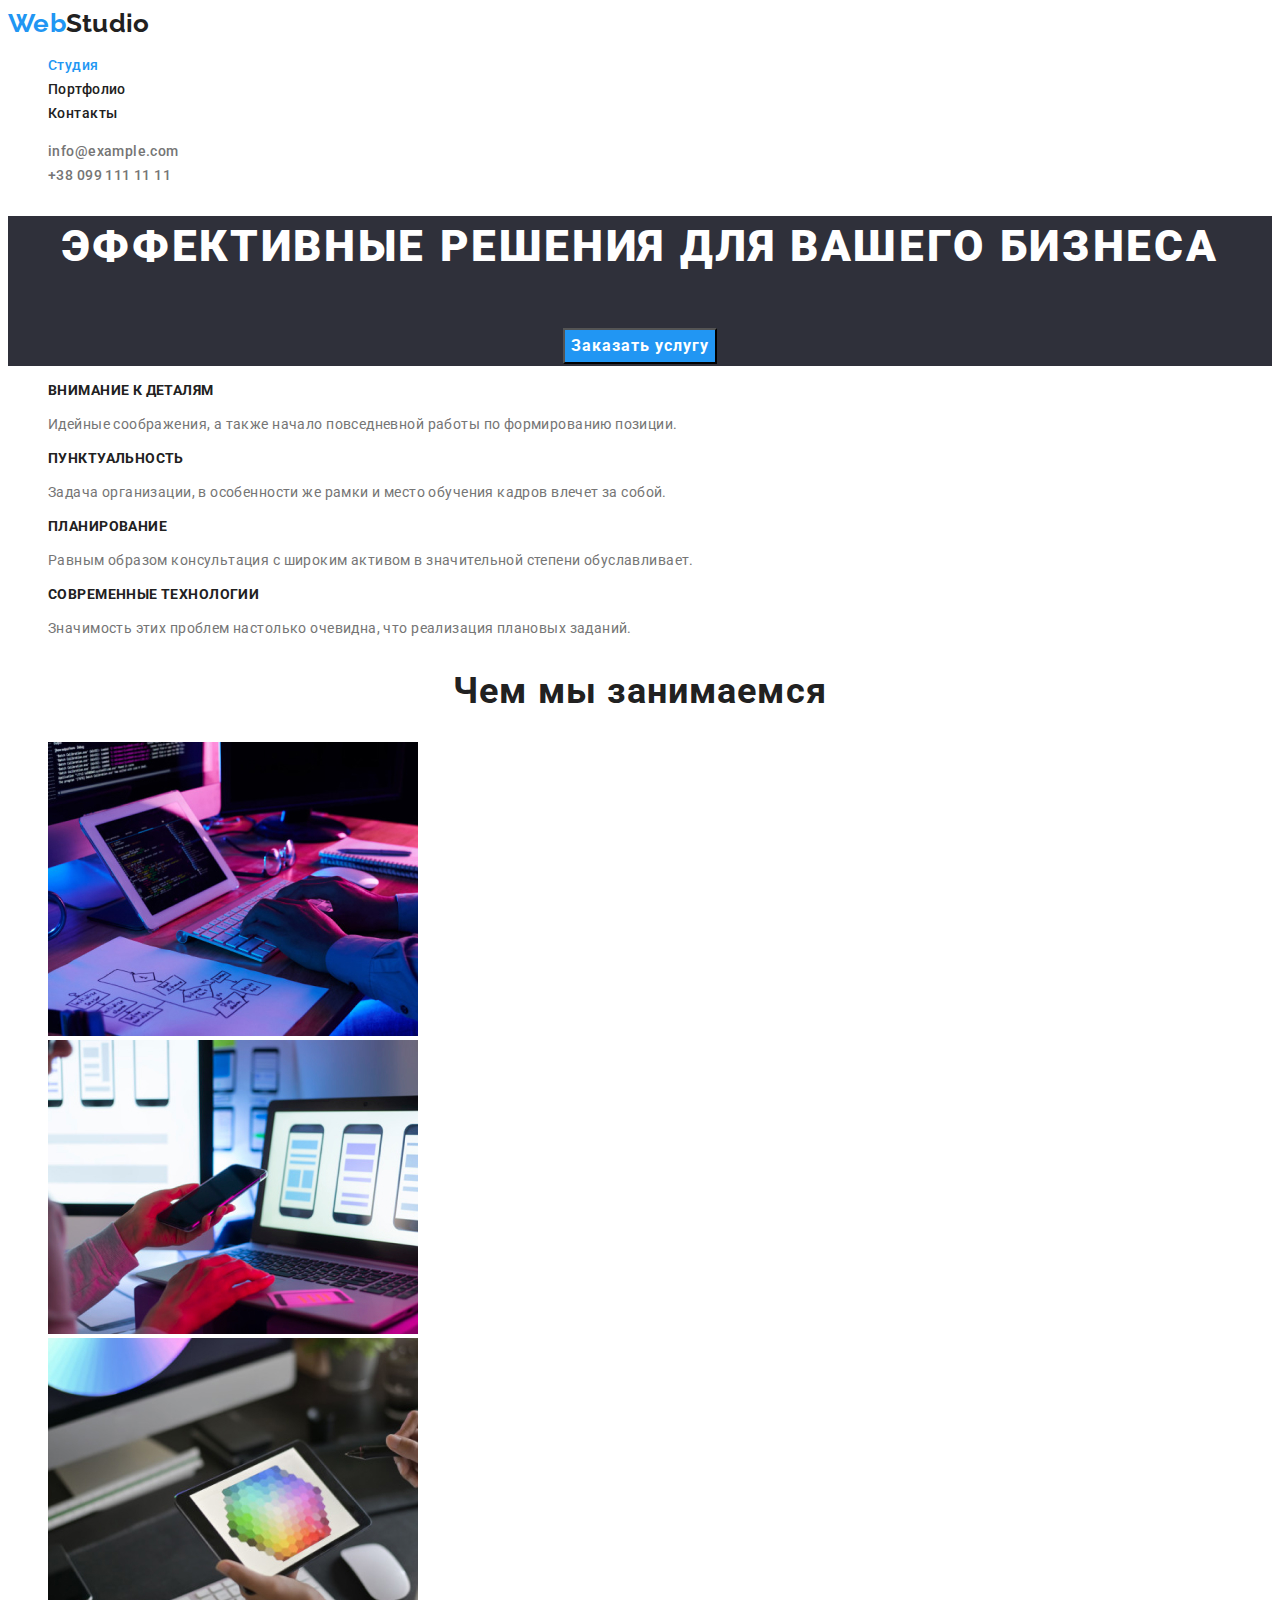
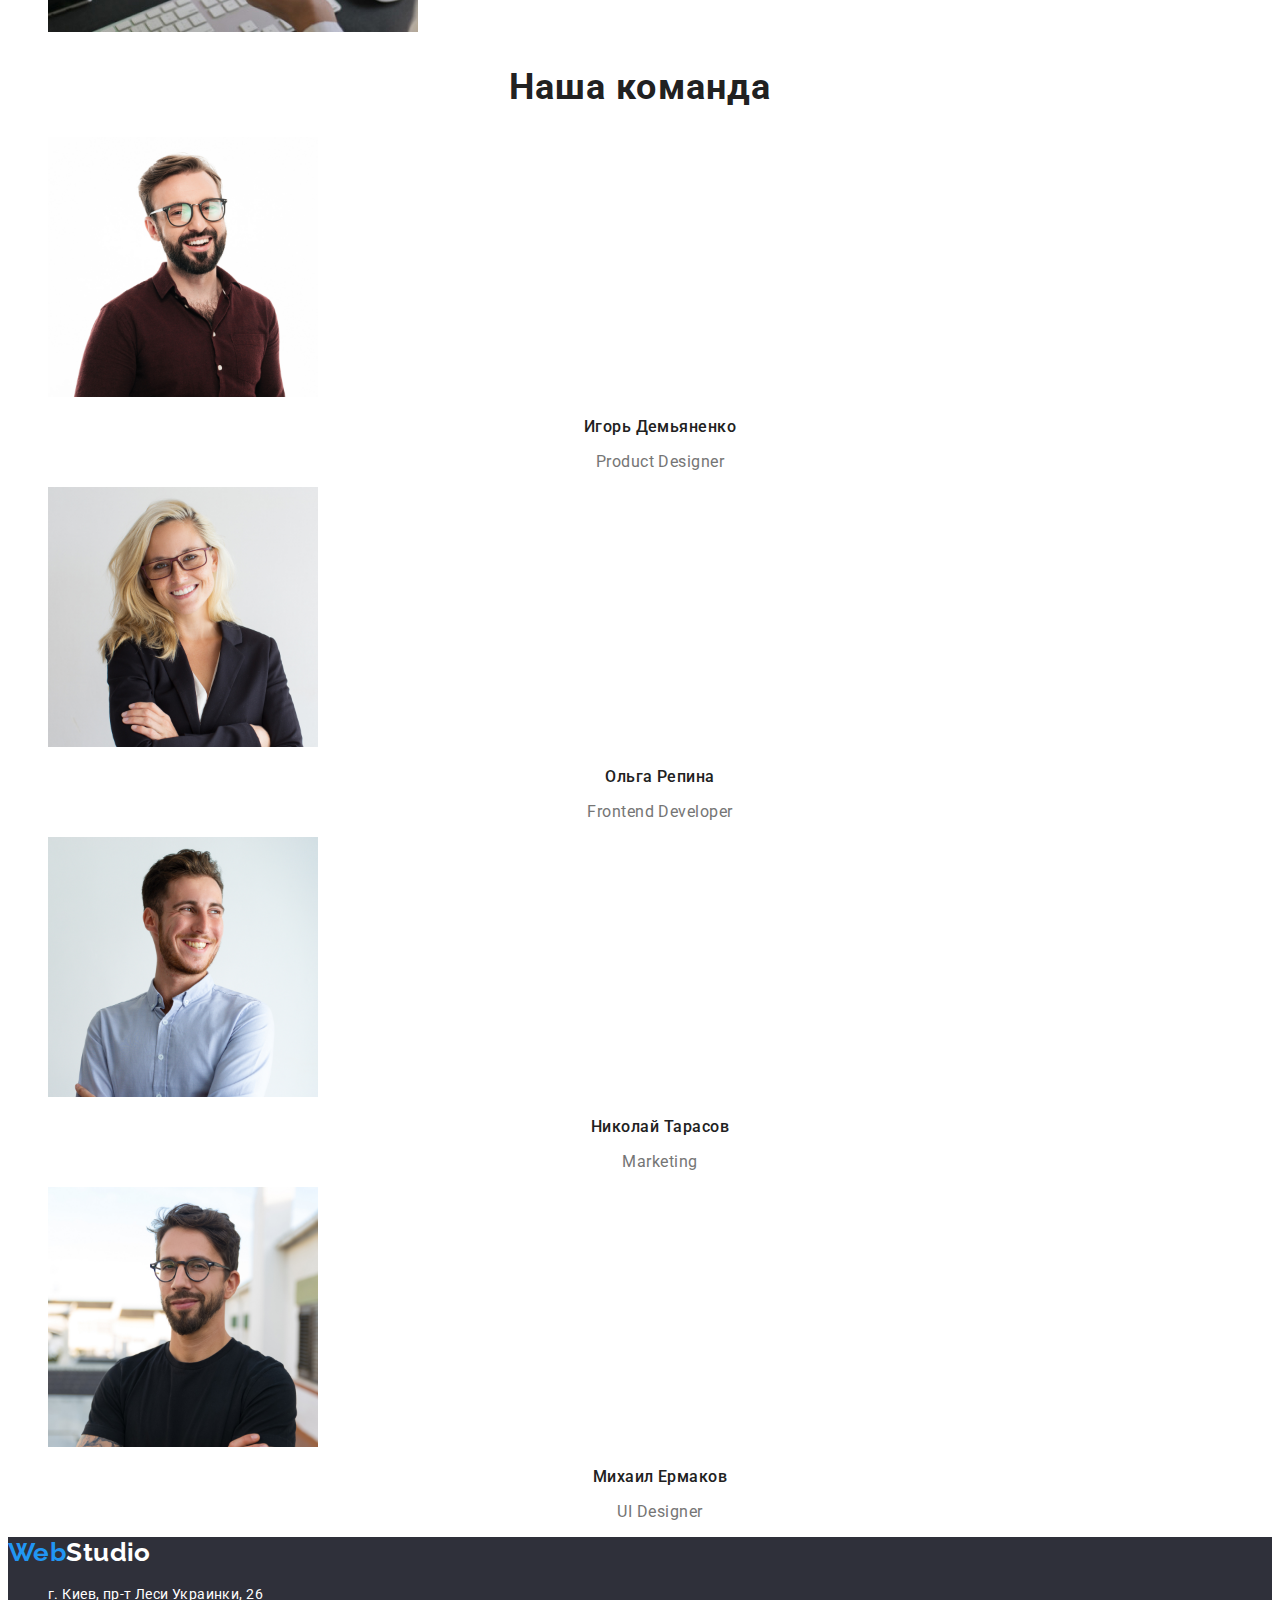
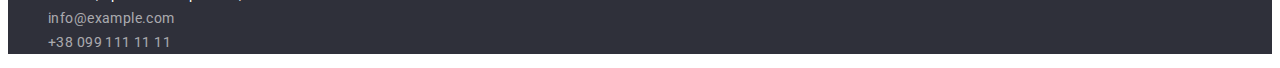
==== index.html @ 93777aaa "Initial commit" ====
<!DOCTYPE html>
<html lang="ru">
  <head>
    <meta charset="UTF-8" />
    <meta http-equiv="X-UA-Compatible" content="IE=edge" />
    <meta name="viewport" content="width=device-width, initial-scale=1.0" />
    <title>Document</title>
    <!-- Fonts start -->
    <link rel="preconnect" href="https://fonts.googleapis.com" />
    <link rel="preconnect" href="https://fonts.gstatic.com" crossorigin />
    <link
      href="https://fonts.googleapis.com/css2?family=Raleway:wght@700;900&family=Roboto:wght@400;500;700&display=swap"
      rel="stylesheet"
    />
    <!-- Fonts end -->
    <link rel="stylesheet" href="./css/styles.css" />
  </head>
  <body>
    <!-- Header section -->
    <header class="header">
      <nav class="header-nav">
        <a class="logo" href="/index.html"><span class="web">Web</span>Studio</a>
        <ul class="header-list list">
          <li><a href="./index.html" class="header-item-current link">Студия</a></li>
          <li><a href="portfolio.html" class="header-item link">Портфолио</a></li>
          <li><a class="header-item link" href="">Контакты</a></li>
        </ul>
        <ul class="header-nav list">
          <li>
            <a class="header-mail link" href="mailto:info@example.com">info@example.com</a>
          </li>
          <li>
            <a class="header-phone link" href="tel:+380991111111">+38 099 111 11 11</a>
          </li>
        </ul>
      </nav>
    </header>
    <!-- Main section -->
    <main>
      <section class="main">
        <h1 class="general-info">Эффективные решения для вашего бизнеса</h1>
        <button type="button" class="main-button btn">Заказать услугу</button>
      </section>
      <section>
        <ul class="info-list list">
          <li>
            <h2 class="info-about">Внимание к деталям</h2>
            <p class="info-about-text">
              Идейные соображения, а также начало повседневной работы по формированию позиции.
            </p>
          </li>
          <li>
            <h2 class="info-about">Пунктуальность</h2>
            <p class="info-about-text">
              Задача организации, в особенности же рамки и место обучения кадров влечет за собой.
            </p>
          </li>
          <li>
            <h2 class="info-about">Планирование</h2>
            <p class="info-about-text">
              Равным образом консультация с широким активом в значительной степени обуславливает.
            </p>
          </li>
          <li>
            <h2 class="info-about">Современные технологии</h2>
            <p class="info-about-text">
              Значимость этих проблем настолько очевидна, что реализация плановых заданий.
            </p>
          </li>
        </ul>
      </section>
      <!--Adout section-->
      <section class="adout">
        <h2 class="adout-info">Чем мы занимаемся</h2>
        <ul class="about-list list">
          <li class="about-item">
            <img
              class="about-img"
              src="./images/about/img.jpg"
              alt="Набор текста"
              width="370"
              height="294"
            />
          </li>
          <li class="about-item">
            <img
              class="about-img"
              src="./images/about/img1.jpg"
              alt="работа с телефоном "
              width="370"
              height="294"
            />
          </li>
          <li class="about-item">
            <img
              class="about-img"
              src="./images/about/img2.jpg"
              alt="Выбор цвета"
              width="370"
              height="294"
            />
          </li>
        </ul>
      </section>
      <!--Tim section-->
      <section class="adout">
        <h2 class="adout-tim-info">Наша команда</h2>
        <ul class="about-tim list">
          <li class="about-tim1">
            <img
              class="adout-tim1-img"
              src="./images/tim/img.jpg"
              alt="People 1"
              width="270"
              height="260"
            />
            <h3 class="tim-info">Игорь Демьяненко</h3>
            <p class="tim-info-position">Product Designer</p>
          </li>
          <li class="about-tim2">
            <img
              class="about-tim2-img"
              src="./images/tim/img1.jpg"
              alt="People 2"
              width="270"
              height="260"
            />
            <h3 class="tim-info">Ольга Репина</h3>
            <p class="tim-info-position">Frontend Developer</p>
          </li>
          <li class="about-tim3">
            <img
              class="about-tim3-img"
              src="./images/tim/img2.jpg"
              alt="People 3"
              width="270"
              height="260"
            />
            <h3 class="tim-info">Николай Тарасов</h3>
            <p class="tim-info-position">Marketing</p>
          </li>
          <li class="adout-tim4">
            <img
              class="about-tim4-img"
              src="./images/tim/img3.jpg"
              alt="People 4"
              width="270"
              height="260"
            />
            <h3 class="tim-info">Михаил Ермаков</h3>
            <p class="tim-info-position">UI Designer</p>
          </li>
        </ul>
      </section>
    </main>
    <!-- Footer section -->
    <footer class="footer">
      <a class="logo" href="/index.html"
        ><span class="web">Web</span><span class="studio">Studio</span></a
      >
      <address class="footer-address">
        <ul class="footer-list list">
          <li class="footer-item">
            <a
              class="footer-adres link"
              href="https://goo.gl/maps/Yb8iC36x8tru1GQm8"
              target="_blank"
              rel="noopener noreferrer"
              >г. Киев, пр-т Леси Украинки, 26
            </a>
          </li>
          <li class="footer-link list">
            <a class="footer-mail link" href="mailto:info@example.com">info@example.com</a>
          </li>
          <li class="footer-link list">
            <a class="footer-phone link" href="tel:+380991111111">+38 099 111 11 11</a>
          </li>
        </ul>
      </address>
    </footer>
  </body>
</html>
---- css/styles.css ----
:root {
  /* fonts */
  --main-font: 'Roboto', sans-serif;
  --secondary-font: 'Raleway', sans-serif;

  /* text colors */
  --main-txy-cl: #212121;
  --sec-txt-cl: #757575;
  --accet-txt-cl: #2196f3;

  /* bg color */
  --darc-bg-cl: #2f303a;
  --light-bg-cl: #f5f4fa;

  /* others */
}
/* body section */
body {
  font-family: var(--main-font);
  color: var(--main-txy-cl);
  background-color: #ffffff;
}
/* reset styles */
.link {
  font-size: 14px;
  line-height: calc(24 / 14);
  letter-spacing: 0.03em;
  text-decoration: none;
  color: currentColor;
}
.list {
  list-style: none;
}
/**
|============================
| Header section
|============================
*/
/* logo */
.logo {
  color: var(--main-txy-cl);
  font-family: var(--secondary-font);
  font-weight: 700;
  font-size: 26px;
  line-height: calc(31 / 26);
  text-decoration: none;
}
.web {
  font-family: var(--secondary-font);
  color: var(--accet-txt-cl);
  font-weight: 700;
  font-size: 26px;
  line-height: calc(31 / 26);
  text-decoration: none;
}
.hover-link:hover
.hover-link:focus
.hover-link:active {
  color: #2196f3;
}
.header-link:hover
.header-link:focus
.header-link:active {
  color: #2196f3;
}

.header-phone,
.header-mail {
  color: #757575;
}
.header-list,
.header-nav {
  font-weight: 500;
  font-size: 14px;
  line-height: calc(16 / 14);
  letter-spacing: 0.02em;
}
.header-item-current {
  color: var(--accet-txt-cl);
}
.header-item-current-section {
  color: var(--accet-txt-cl);
}
.header-item:hover,
.header-item:focus {
  color: var(--accet-txt-cl);
}
.header-mail:hover,
.header-mail:focus {
  color: var(--accet-txt-cl);
}
.header-phone:hover,
.header-phone:focus {
  color: var(--accet-txt-cl);
}
.work-button-item:hover,
.work-button-item:focus {
  color: var(--accet-txt-cl);
}
.work-button-item {
  font-family: inherit;
  font-weight: 500;
  font-size: 16px;
  line-height: calc(26 / 16);
  text-align: center;
  letter-spacing: 0.03em;
  color: #212121;
}
.all {
  background: #2196f3;
  color: #ffffff;
}
/**
|============================
| Hero section
|============================
*/
.general-info {
  font-family: var(--main-font);
  font-weight: 900;
  font-size: 44px;
  line-height: calc(60 / 44);
  text-align: center;
  letter-spacing: 0.06em;
  text-transform: uppercase;
  color: #ffffff;
}
h2.info-about {
  font-weight: 700;
  font-size: 14px;
  line-height: calc(16 / 14);
  letter-spacing: 0.03em;
  text-transform: uppercase;
  color: #212121;
}
.info-about-text {
  font-weight: 400;
  font-size: 14px;
  line-height: calc(24 / 14);
  letter-spacing: 0.03em;
  color: #757575;
}
.main {
  background-color: var(--darc-bg-cl);
  font-weight: 900;
  font-size: 44px;
  line-height: calc(60 / 44);
  text-align: center;
  letter-spacing: 0.06em;
  text-transform: uppercase;
  color: #ffffff;
}
.adout-tim-info,
.adout-info {
  font-weight: 700;
  font-size: 36px;
  line-height: calc(42 / 36);
  text-align: center;
  letter-spacing: 0.03em;
  color: #212121;
}
.tim-info {
  font-weight: 500;
  font-size: 16px;
  line-height: calc(19 / 16);
  text-align: center;
  letter-spacing: 0.03em;
  color: #212121;
}
.tim-info-position {
  font-weight: 400;
  font-size: 16px;
  line-height: calc(19 / 16);
  text-align: center;
  letter-spacing: 0.03em;
  color: #757575;
}
.btn {
  font-family: inherit;
  font-weight: 700;
  font-size: 16px;
  line-height: calc(30 / 16);
  letter-spacing: 0.06em;
  color: #ffffff;
  background-color: #2196f3;
  cursor: pointer;
}
.adout-info,
.adout-tim-info,
.tim-info {
  text-align: center;
}
.work-cart-about {
  text-decoration: none;
}
.work-card-title {
  font-weight: 700;
  font-size: 18px;
  line-height: calc(36 / 18);
  letter-spacing: 0.06em;
  color: #212121;
}
.work-cart-descr {
  font-weight: 400;
  font-size: 16px;
  line-height: calc(30 / 16);
  letter-spacing: 0.03em;
  color: #757575;
}
/**
|============================
| Footer section
|============================
*/
.footer-address {
  font-style: normal;
}
.footer {
  font-family: inherit;
  font-weight: 400;
  font-size: 14px;
  line-height: calc(24 / 14);
  letter-spacing: 0.03em;
  color: #ffffff;
  background: #2f303a;
}
/* logo footer*/
.logo {
  color: var(--main-txy-cl);
  font-family: var(--secondary-font);
  font-weight: 700;
  font-size: 26px;
  line-height: calc(31 / 26);
  text-decoration: none;
}
.web {
  color: var(--accet-txt-cl);
  font-family: var(--secondary-font);
  text-decoration: none;
}
.studio {
  color: white;
  text-decoration: none;
}
.footer-mail,
.footer-phone {
  color: rgba(255, 255, 255, 0.6);
}
.footer-mail:hover,
.footer-mail:focus {
  color: var(--accet-txt-cl);
}
.footer-phone:hover,
.footer-phone:focus {
  color: var(--accet-txt-cl);
}
.footer-link:hover,
.footer-link:focus {
  var(--accet-txt-cl);
}
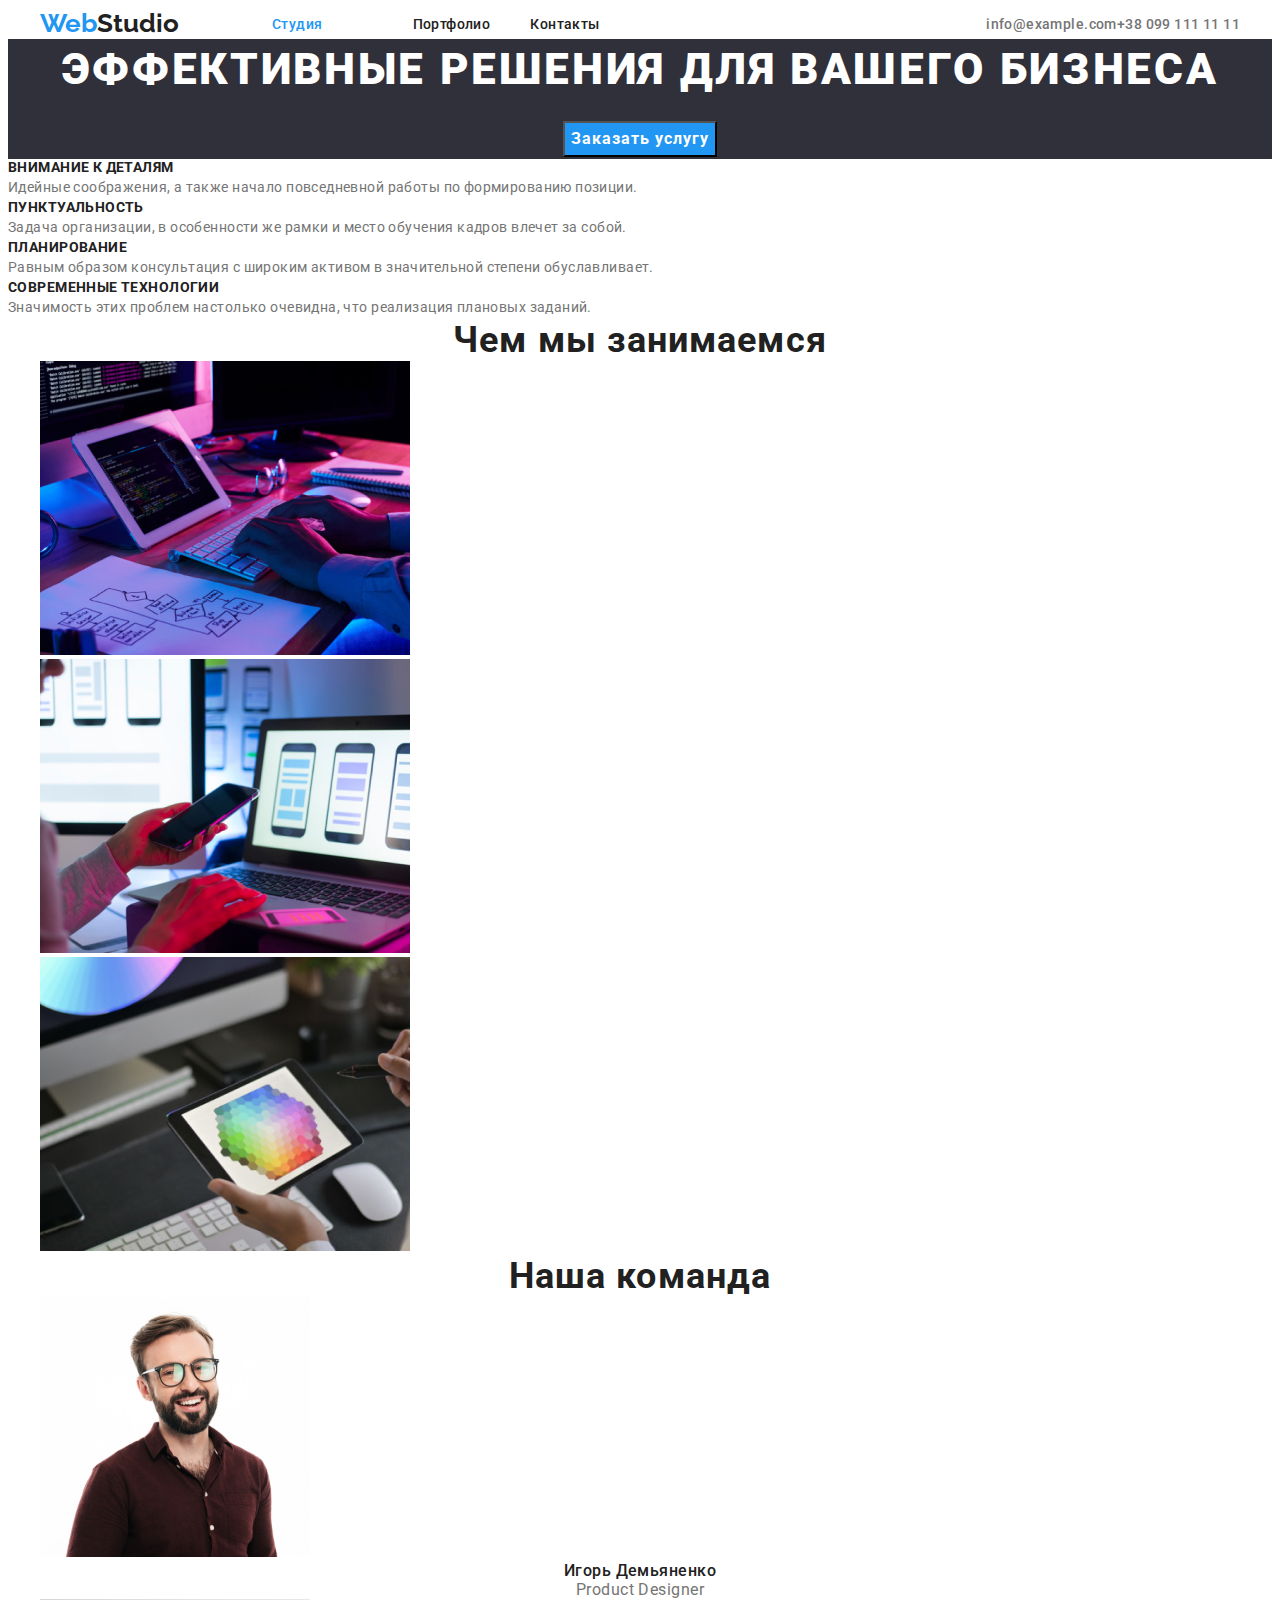
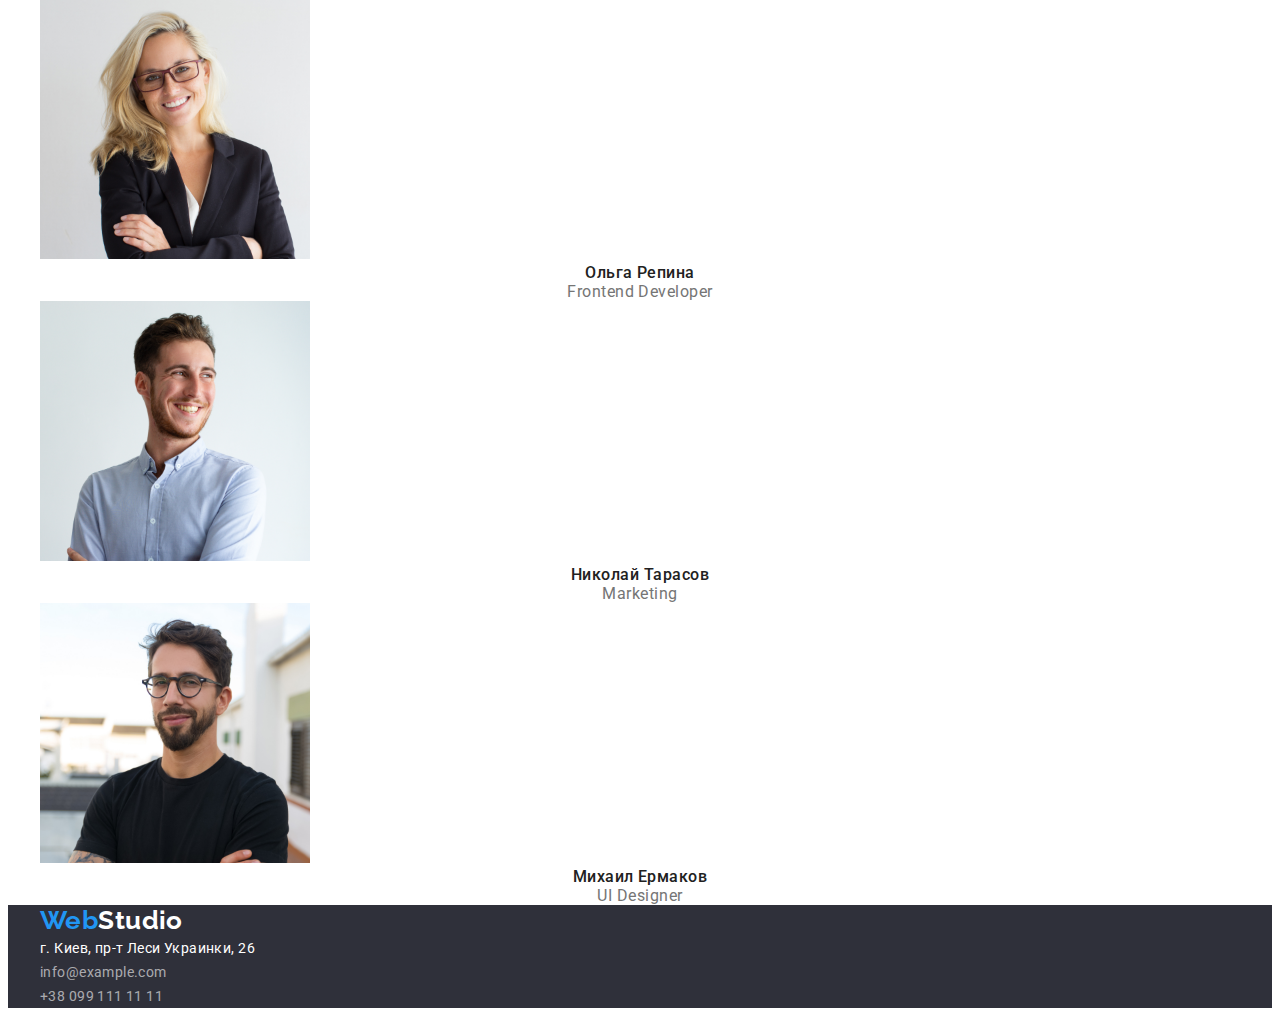
==== commit f9bcf07c: "Розмітка Header" ====
--- a/index.html
+++ b/index.html
@@ -13,19 +13,31 @@
       rel="stylesheet"
     />
     <!-- Fonts end -->
+    <!-- Normalize start -->
+    <link 
+    rel="stylesheet" 
+    href="https://cdnjs.cloudflare.com/ajax/libs/modern-normalize/1.1.0/modern-normalize.min.css" 
+    integrity="sha512-wpPYUAdjBVSE4KJnH1VR1HeZfpl1ub8YT/NKx4PuQ5NmX2tKuGu6U/JRp5y+Y8XG2tV+wKQpNHVUX03MfMFn9Q==" 
+    crossorigin="anonymous" 
+    referrerpolicy="no-referrer" 
+    />
+    <!-- Normalize end -->
     <link rel="stylesheet" href="./css/styles.css" />
   </head>
   <body>
     <!-- Header section -->
     <header class="header">
-      <nav class="header-nav">
-        <a class="logo" href="/index.html"><span class="web">Web</span>Studio</a>
+      <div class="container header-container">
+        <a class="logo" href="/index.html"><span class="web">Web</span>Studio
+        </a>
+        <nav class="header-nav">
         <ul class="header-list list">
           <li><a href="./index.html" class="header-item-current link">Студия</a></li>
           <li><a href="portfolio.html" class="header-item link">Портфолио</a></li>
           <li><a class="header-item link" href="">Контакты</a></li>
         </ul>
-        <ul class="header-nav list">
+        </nav>
+        <ul class="header-nav-nav list">
           <li>
             <a class="header-mail link" href="mailto:info@example.com">info@example.com</a>
           </li>
@@ -33,11 +45,12 @@
             <a class="header-phone link" href="tel:+380991111111">+38 099 111 11 11</a>
           </li>
         </ul>
-      </nav>
+    </div>
     </header>
     <!-- Main section -->
     <main>
       <section class="main">
+        <div class="container">
         <h1 class="general-info">Эффективные решения для вашего бизнеса</h1>
         <button type="button" class="main-button btn">Заказать услугу</button>
       </section>
@@ -68,10 +81,12 @@
             </p>
           </li>
         </ul>
+        </div>
       </section>
       <!--Adout section-->
       <section class="adout">
-        <h2 class="adout-info">Чем мы занимаемся</h2>
+        <div class="container about-container">
+          <h2 class="adout-info">Чем мы занимаемся</h2>
         <ul class="about-list list">
           <li class="about-item">
             <img
@@ -101,10 +116,12 @@
             />
           </li>
         </ul>
+        </div>
       </section>
       <!--Tim section-->
       <section class="adout">
-        <h2 class="adout-tim-info">Наша команда</h2>
+        <div class="container">
+          <h2 class="adout-tim-info">Наша команда</h2>
         <ul class="about-tim list">
           <li class="about-tim1">
             <img
@@ -151,11 +168,13 @@
             <p class="tim-info-position">UI Designer</p>
           </li>
         </ul>
+        </div>
       </section>
     </main>
     <!-- Footer section -->
     <footer class="footer">
-      <a class="logo" href="/index.html"
+      <div class="container">
+ <a class="logo" href="/index.html"
         ><span class="web">Web</span><span class="studio">Studio</span></a
       >
       <address class="footer-address">
@@ -177,6 +196,7 @@
           </li>
         </ul>
       </address>
+      </div>
     </footer>
   </body>
 </html>
--- a/css/styles.css
+++ b/css/styles.css
@@ -21,6 +21,15 @@
   background-color: #ffffff;
 }
 /* reset styles */
+h1,
+h2,
+h3,
+h4,
+h5,
+h6,
+p {
+  margin: 0;
+}
 .link {
   font-size: 14px;
   line-height: calc(24 / 14);
@@ -30,14 +39,45 @@
 }
 .list {
   list-style: none;
+  padding: 0;
+  margin: 0;
+}
+.container {
+  width: 1200px;
+  padding-left: 15px;
+  padding-right: 15px;
+  margin-left: auto;
+  margin-right: auto;
 }
 /**
 |============================
 | Header section
 |============================
 */
+.header-container {
+  display: flex;
+  align-items: center;
+}
+.header-list {
+  display: flex;
+  gap: 40px;
+}
+.header-nav {
+  display: flex;
+  margin-right: auto;
+}
+.header-item,
+.header-item-current,
+.header-item-current-section {
+  margin-right: 50px;
+}
+.header-item:last-child {
+  margin-right: 0;
+}
 /* logo */
 .logo {
+  margin-right: 93px;
+
   color: var(--main-txy-cl);
   font-family: var(--secondary-font);
   font-weight: 700;
@@ -53,6 +93,7 @@
   line-height: calc(31 / 26);
   text-decoration: none;
 }
+
 .hover-link:hover
 .hover-link:focus
 .hover-link:active {
@@ -63,13 +104,15 @@
 .header-link:active {
   color: #2196f3;
 }
-
 .header-phone,
 .header-mail {
   color: #757575;
 }
+.header-nav-nav{
+  display: flex;
+}
 .header-list,
-.header-nav {
+.header-nav-nav {
   font-weight: 500;
   font-size: 14px;
   line-height: calc(16 / 14);
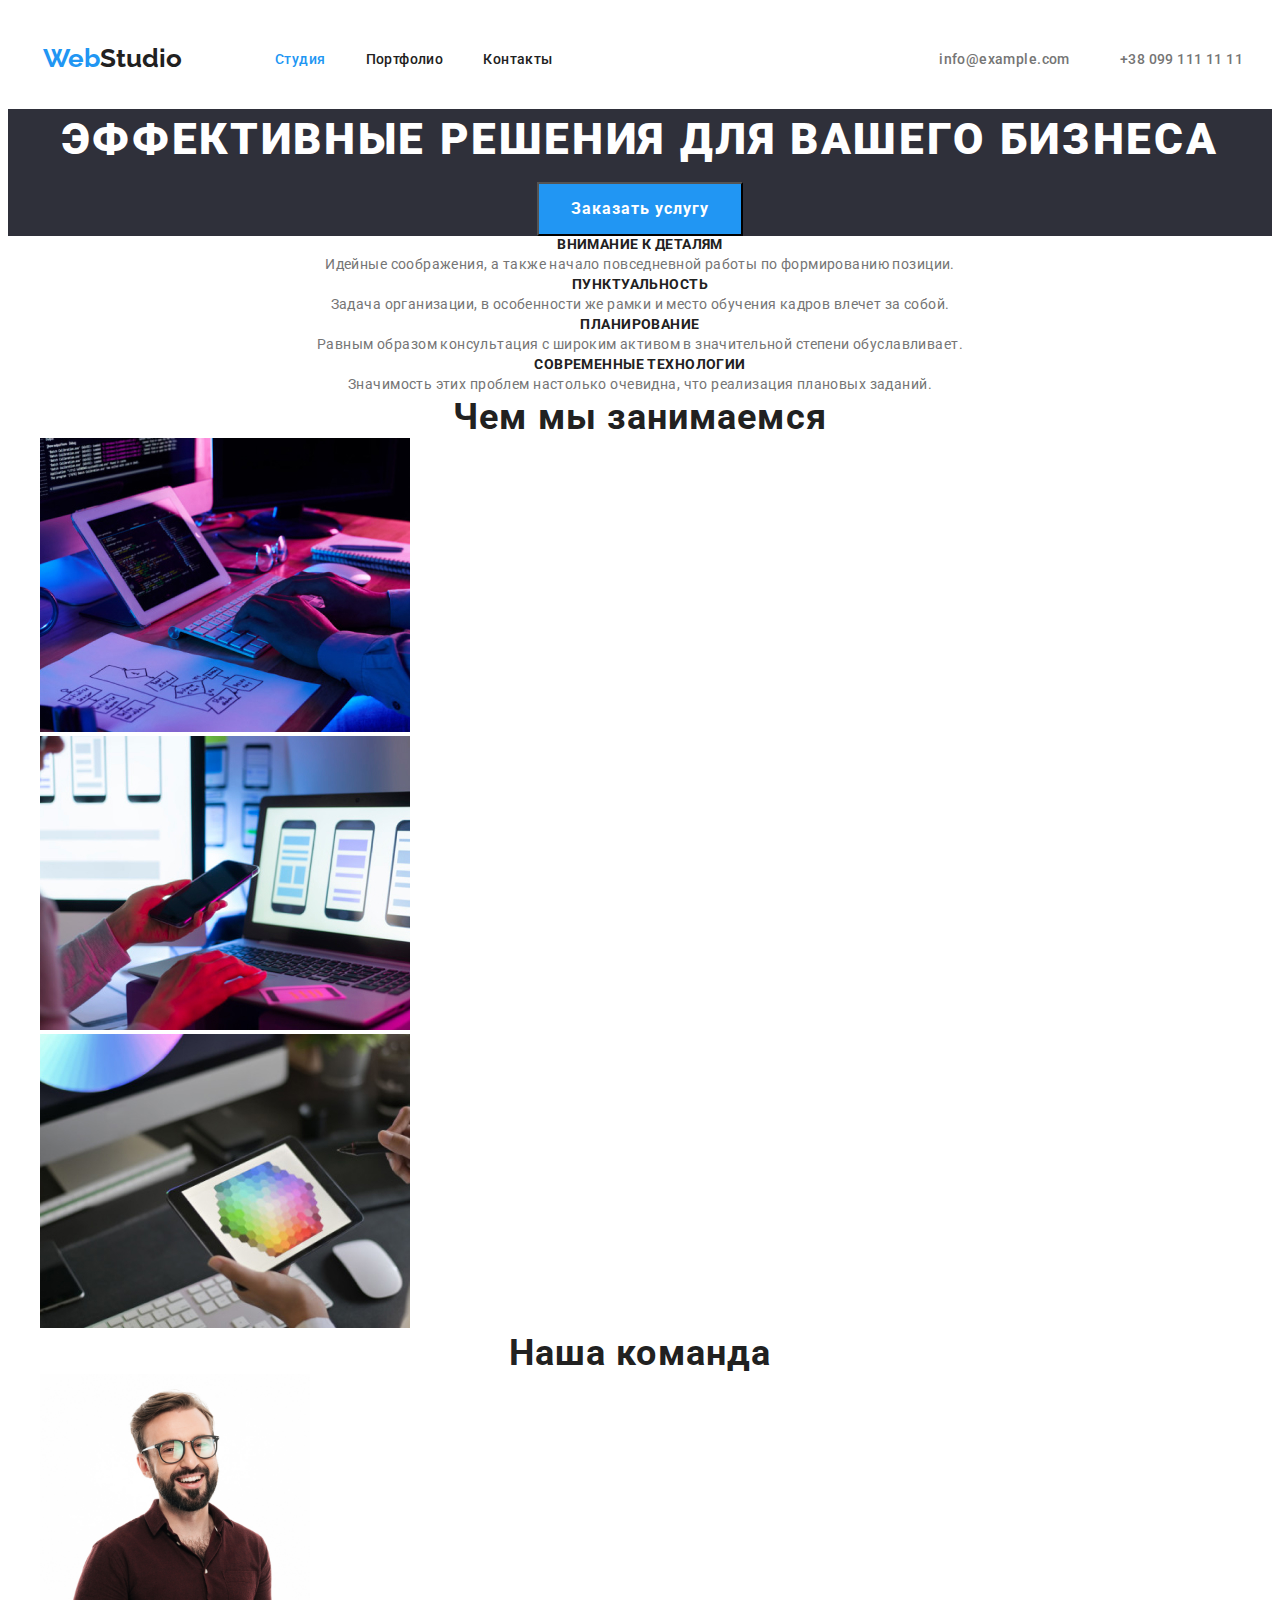
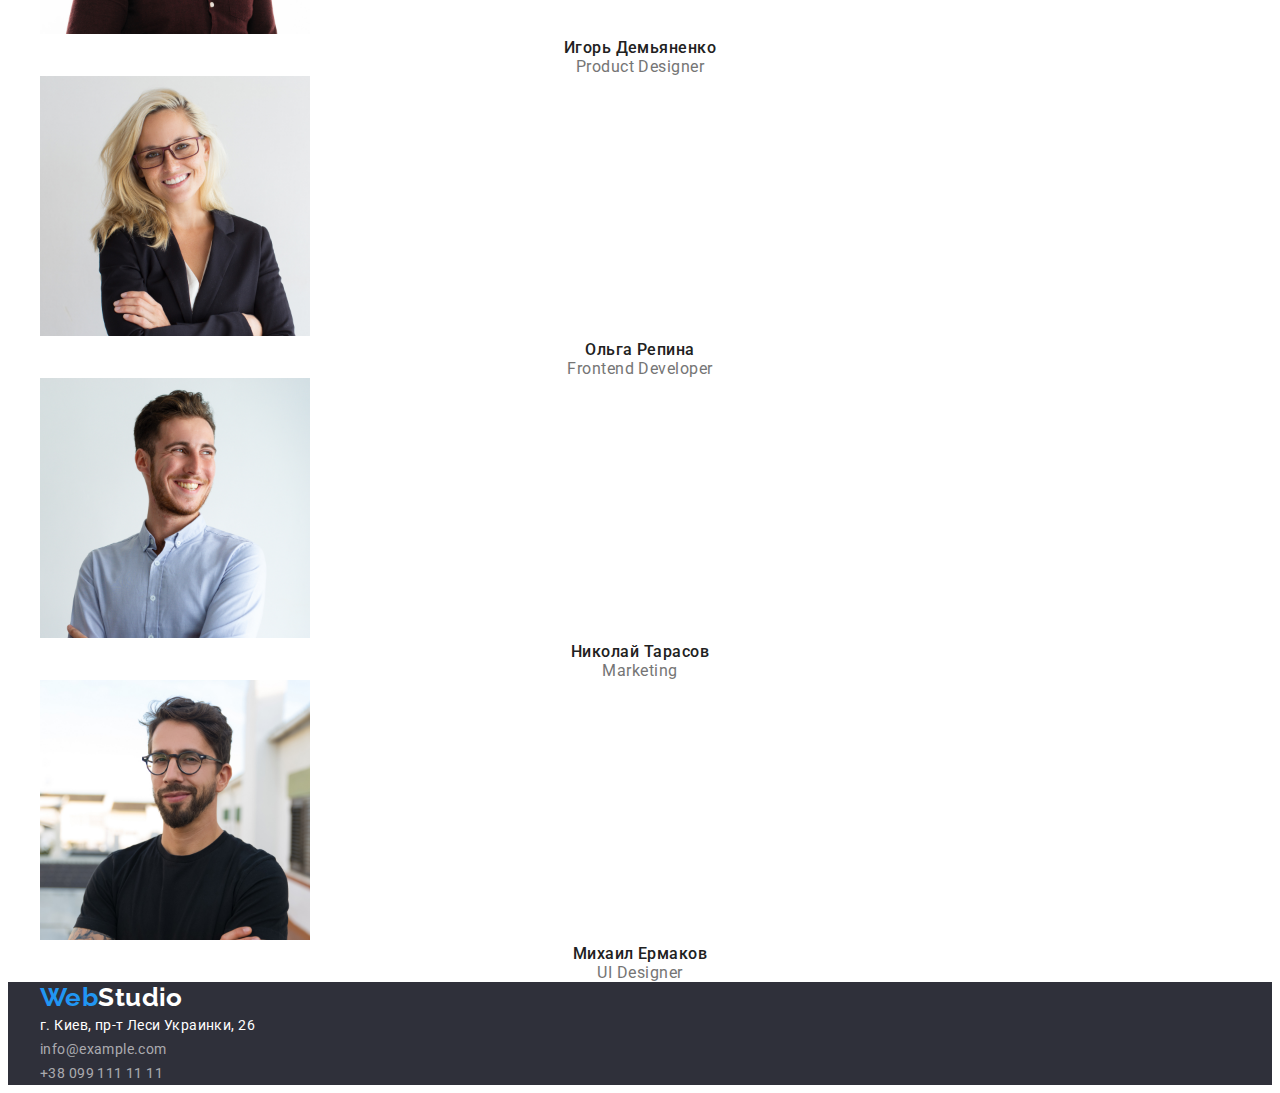
==== commit 8409ff3a: "Зробила Header section" ====
--- a/index.html
+++ b/index.html
@@ -54,8 +54,9 @@
         <h1 class="general-info">Эффективные решения для вашего бизнеса</h1>
         <button type="button" class="main-button btn">Заказать услугу</button>
       </section>
-      <section>
-        <ul class="info-list list">
+      <section class="description">
+        <div class="container description-info">   
+          <ul class="info-list list">
           <li>
             <h2 class="info-about">Внимание к деталям</h2>
             <p class="info-about-text">
@@ -81,6 +82,7 @@
             </p>
           </li>
         </ul>
+      </div>
         </div>
       </section>
       <!--Adout section-->
--- a/css/styles.css
+++ b/css/styles.css
@@ -48,6 +48,7 @@
   padding-right: 15px;
   margin-left: auto;
   margin-right: auto;
+
 }
 /**
 |============================
@@ -55,6 +56,7 @@
 |============================
 */
 .header-container {
+  padding: 35px;
   display: flex;
   align-items: center;
 }
@@ -66,13 +68,23 @@
   display: flex;
   margin-right: auto;
 }
+.header-link,
+.header-phone,
+.header-mail {
+  padding-top: 52px;
+  padding-bottom: 52px;
+}
 .header-item,
 .header-item-current,
-.header-item-current-section {
+.header-item-current-section
+..header-mail {
   margin-right: 50px;
 }
 .header-item:last-child {
   margin-right: 0;
+}
+.header-mail {
+  margin-right: 50px;
 }
 /* logo */
 .logo {
@@ -153,11 +165,19 @@
   background: #2196f3;
   color: #ffffff;
 }
+.work-button {
+display: flex;
+justify-content: center;
+}
+
 /**
 |============================
 | Hero section
 |============================
 */
+.info-list{
+  text-align: center;
+}
 .general-info {
   font-family: var(--main-font);
   font-weight: 900;
@@ -219,6 +239,11 @@
   color: #757575;
 }
 .btn {
+  max-width: 300px;
+  min-width: 200px;
+  min-height: 50px;
+  padding: 10px 32px;
+
   font-family: inherit;
   font-weight: 700;
   font-size: 16px;
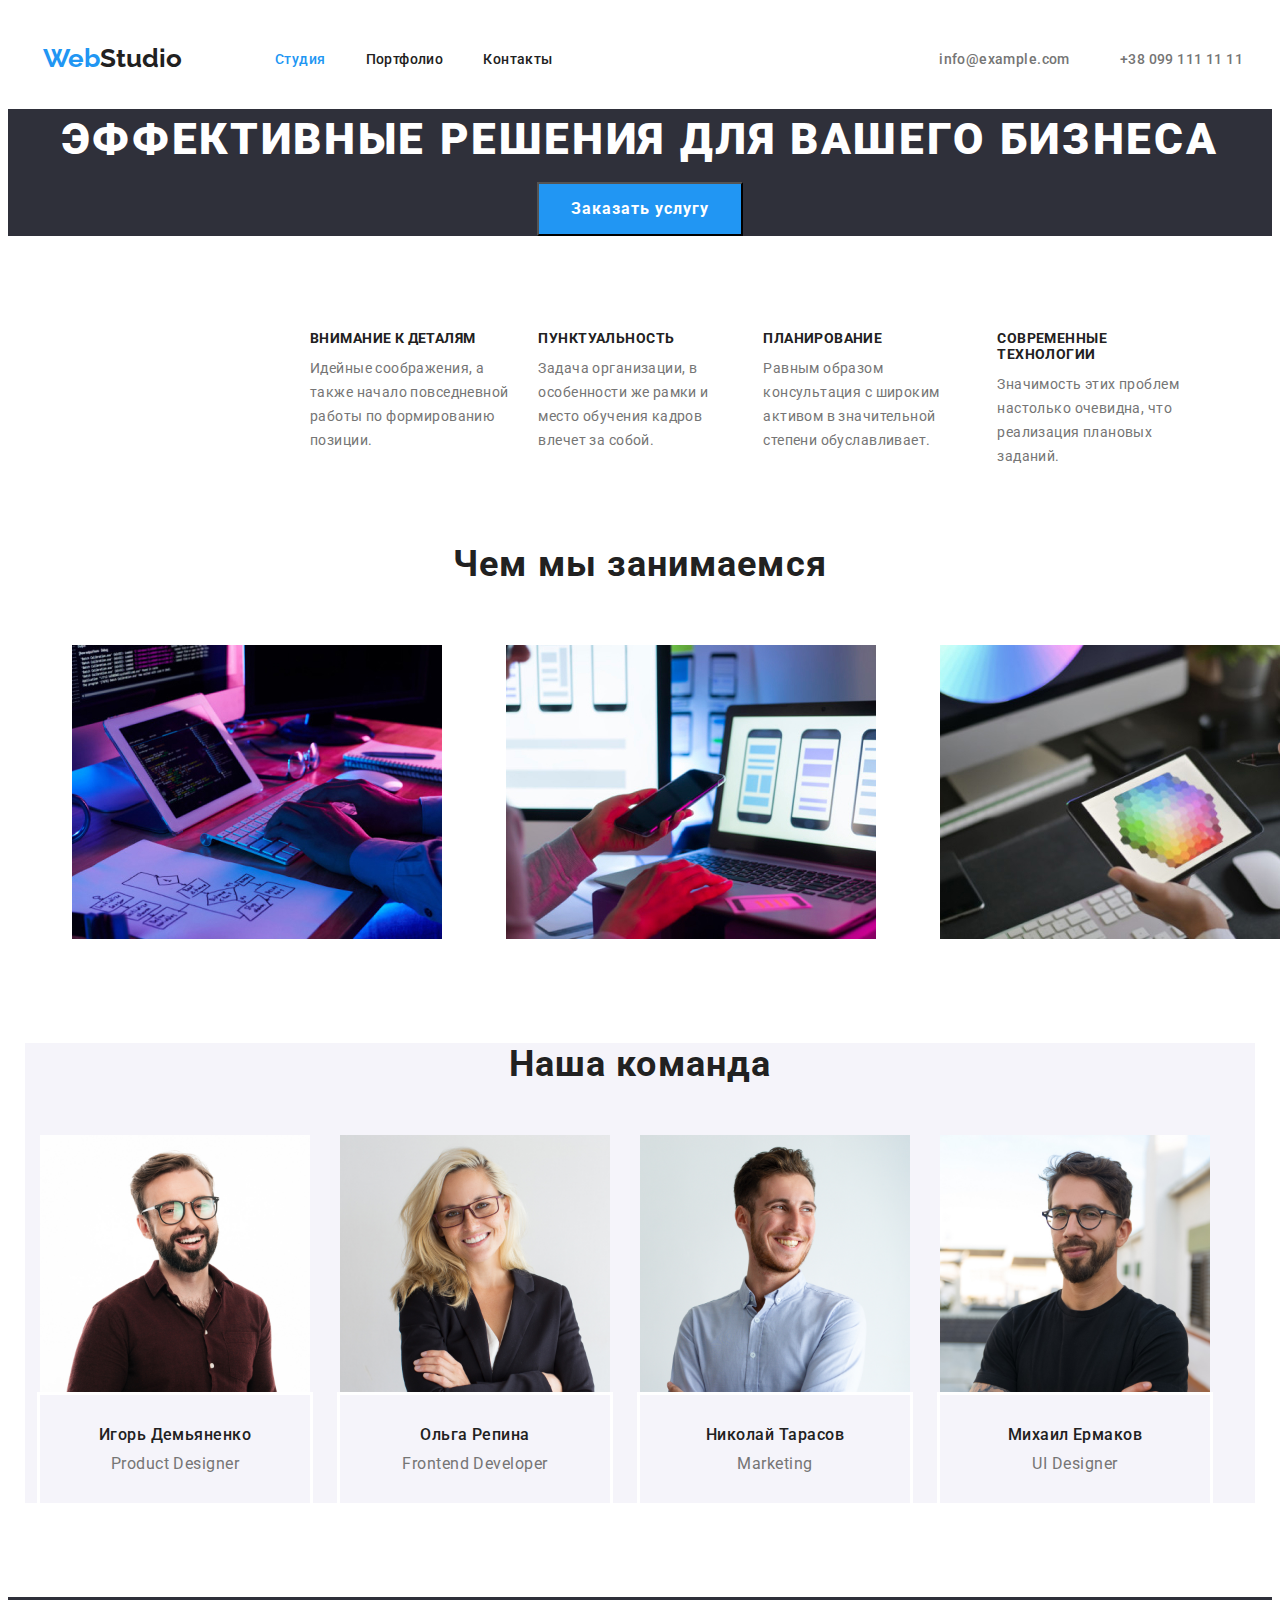
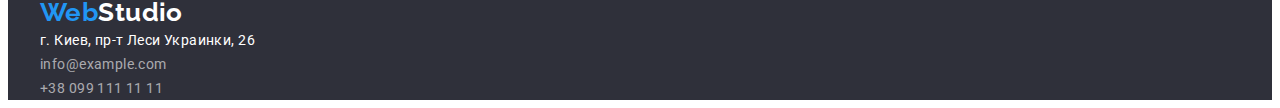
==== commit 3944849c: "Робота нас  сторінкою Студія" ====
--- a/index.html
+++ b/index.html
@@ -122,7 +122,7 @@
       </section>
       <!--Tim section-->
       <section class="adout">
-        <div class="container">
+        <div class="container container-team">
           <h2 class="adout-tim-info">Наша команда</h2>
         <ul class="about-tim list">
           <li class="about-tim1">
@@ -133,8 +133,10 @@
               width="270"
               height="260"
             />
-            <h3 class="tim-info">Игорь Демьяненко</h3>
+            <div class="team-wrapper">
+              <h3 class="tim-info">Игорь Демьяненко</h3>
             <p class="tim-info-position">Product Designer</p>
+          </div>
           </li>
           <li class="about-tim2">
             <img
@@ -144,8 +146,10 @@
               width="270"
               height="260"
             />
-            <h3 class="tim-info">Ольга Репина</h3>
+            <div class="team-wrapper">
+              <h3 class="tim-info">Ольга Репина</h3>
             <p class="tim-info-position">Frontend Developer</p>
+            </div>
           </li>
           <li class="about-tim3">
             <img
@@ -155,8 +159,10 @@
               width="270"
               height="260"
             />
-            <h3 class="tim-info">Николай Тарасов</h3>
+            <div class="team-wrapper">
+              <h3 class="tim-info">Николай Тарасов</h3>
             <p class="tim-info-position">Marketing</p>
+            </div>
           </li>
           <li class="adout-tim4">
             <img
@@ -166,8 +172,10 @@
               width="270"
               height="260"
             />
+            <div class="team-wrapper">
             <h3 class="tim-info">Михаил Ермаков</h3>
             <p class="tim-info-position">UI Designer</p>
+            </div>
           </li>
         </ul>
         </div>
--- a/css/styles.css
+++ b/css/styles.css
@@ -30,6 +30,9 @@
 p {
   margin: 0;
 }
+img {
+  display: block;
+}
 .link {
   font-size: 14px;
   line-height: calc(24 / 14);
@@ -41,6 +44,10 @@
   list-style: none;
   padding: 0;
   margin: 0;
+}
+.section {
+  padding-top: 94px;
+  padding-bottom: 94px;
 }
 .container {
   width: 1200px;
@@ -176,7 +183,55 @@
 |============================
 */
 .info-list{
-  text-align: center;
+  display: flex;
+  flex-direction: row;
+  padding-top: 94px;
+  padding-left: 270px;
+  padding-bottom: 75px;
+margin-right: 30px;
+}
+.info-about,
+.info-about-text {
+  margin-right: 30px;
+}
+.info-about{
+margin-bottom: 10px;}
+  .description-info {
+  
+  }
+  .about-list {
+  display: flex;
+  }
+.about-item {
+ max-width: 400px;
+  min-width: 340px;
+  min-height: 24px;
+  padding: 10px 32px;
+  margin-right: 30px;
+  margin-top: 50px;
+
+}
+.container-team {
+  background-color: #F5F4FA;
+  margin-bottom: 94px;
+  margin-top: 94px;
+}
+.about-tim{
+display: flex;
+gap: 30px;
+margin-top: 50px;
+}
+.team-wrapper {
+  /* border: 1px solid salmon;
+  border-top: none; */
+  outline: 3px solid #ffffff;
+  padding-top: 30px;
+  padding-bottom: 30px;
+  padding-left: 5px;
+  padding-right: 5px;
+}
+.tim-info {
+  margin-bottom: 10px;
 }
 .general-info {
   font-family: var(--main-font);
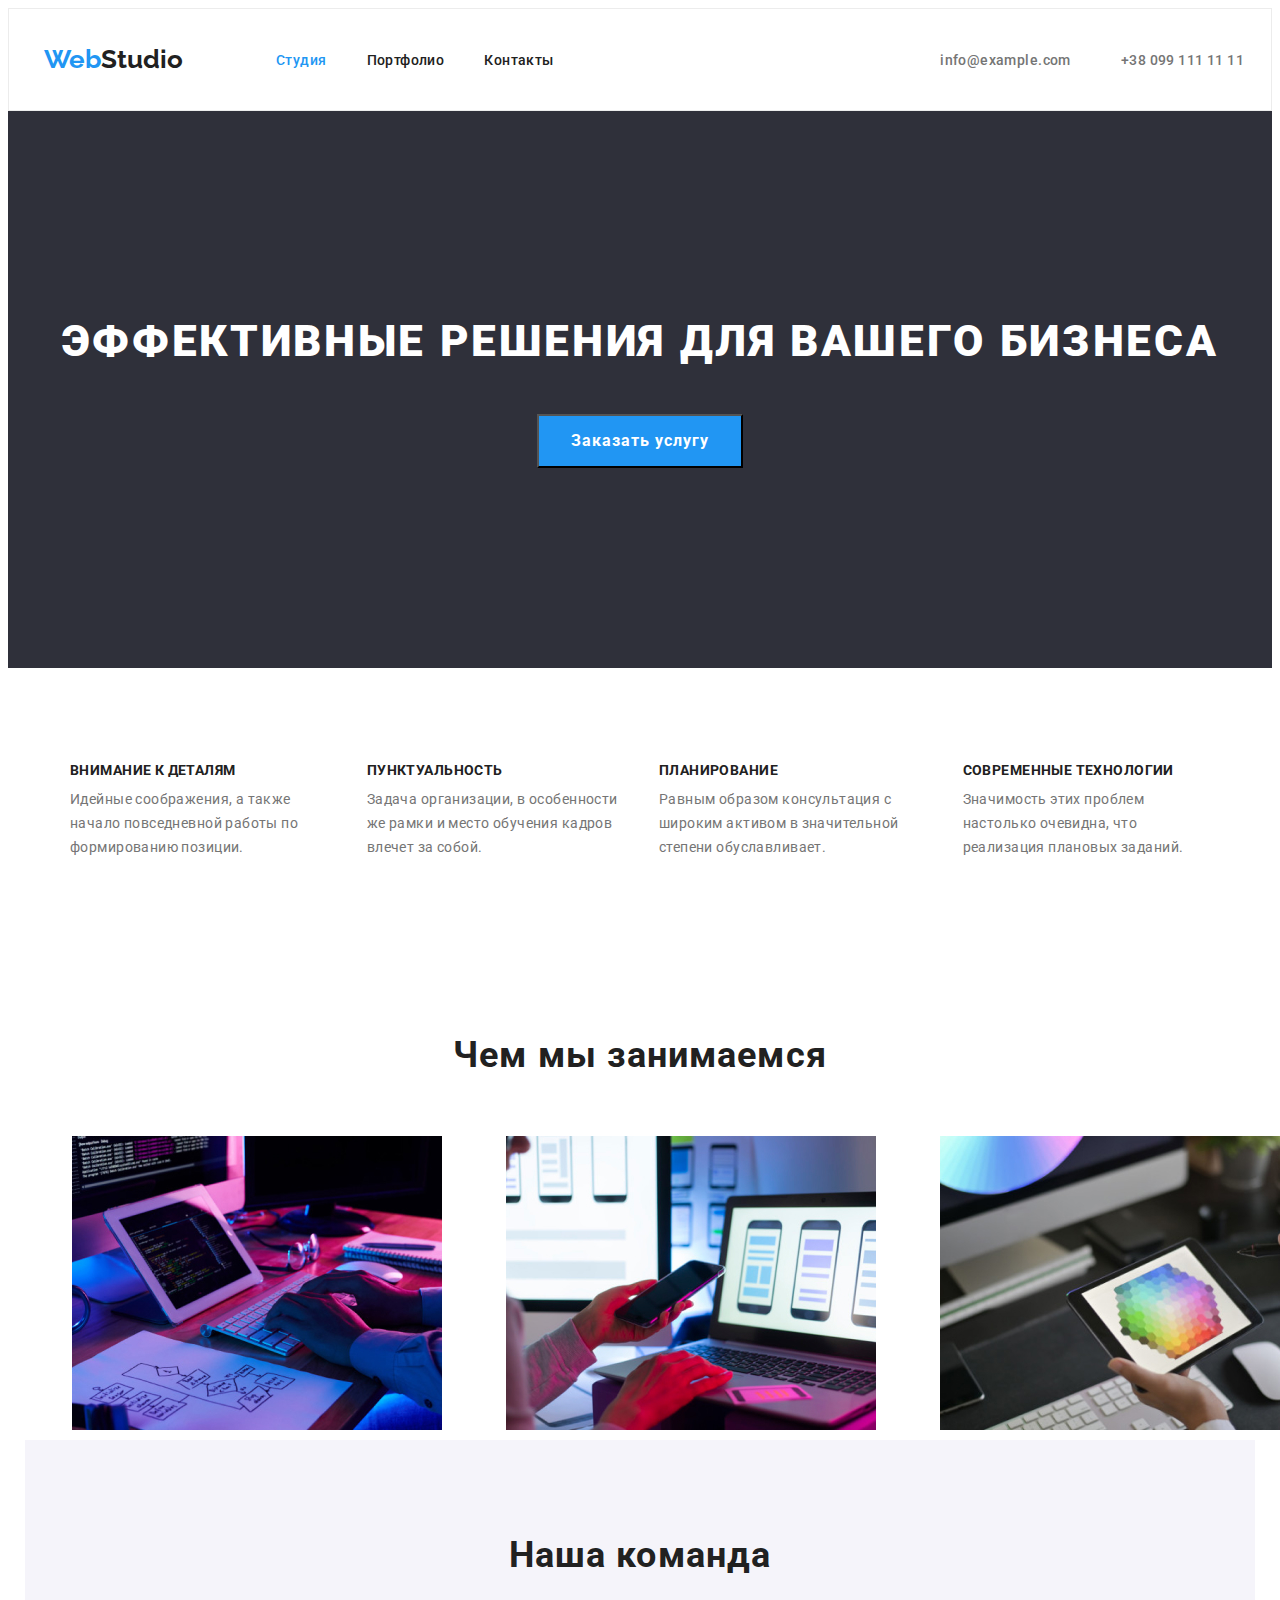
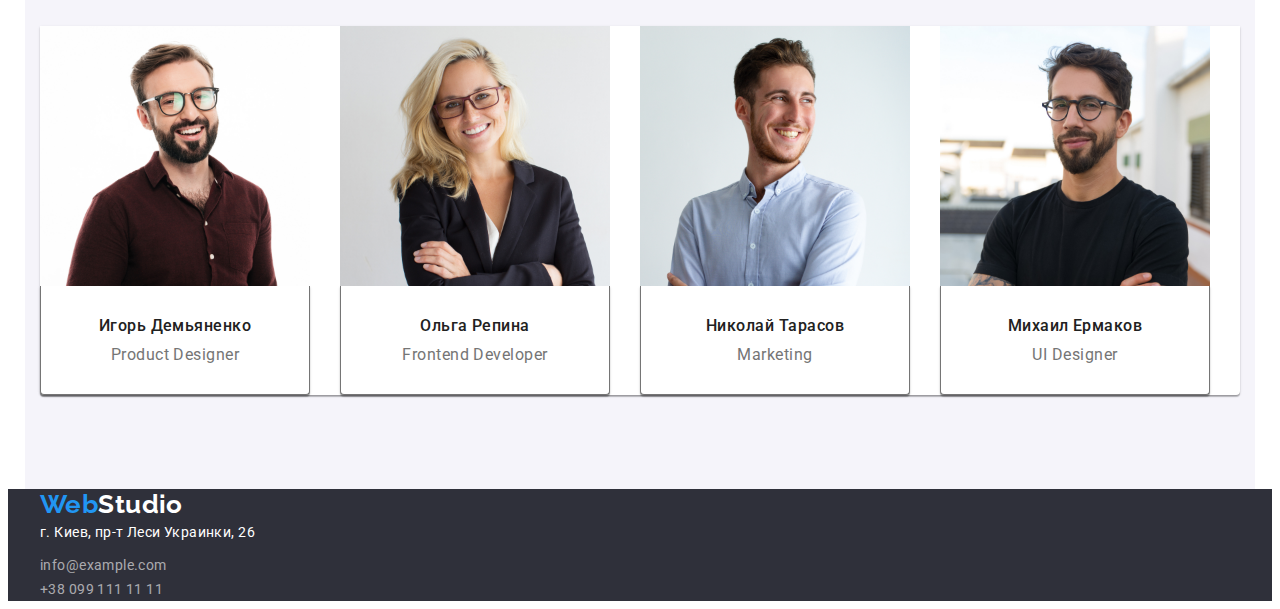
==== commit ff5500aa: "Внесла зміни 2 сторінки (перед здачою)" ====
--- a/index.html
+++ b/index.html
@@ -49,7 +49,7 @@
     </header>
     <!-- Main section -->
     <main>
-      <section class="main">
+      <section class="main section-wrap">
         <div class="container">
         <h1 class="general-info">Эффективные решения для вашего бизнеса</h1>
         <button type="button" class="main-button btn">Заказать услугу</button>
@@ -57,25 +57,25 @@
       <section class="description">
         <div class="container description-info">   
           <ul class="info-list list">
-          <li>
+          <li class="about-title">
             <h2 class="info-about">Внимание к деталям</h2>
             <p class="info-about-text">
               Идейные соображения, а также начало повседневной работы по формированию позиции.
             </p>
           </li>
-          <li>
+          <li class="about-title">
             <h2 class="info-about">Пунктуальность</h2>
             <p class="info-about-text">
               Задача организации, в особенности же рамки и место обучения кадров влечет за собой.
             </p>
           </li>
-          <li>
+          <li class="about-title">
             <h2 class="info-about">Планирование</h2>
             <p class="info-about-text">
               Равным образом консультация с широким активом в значительной степени обуславливает.
             </p>
           </li>
-          <li>
+          <li class="about-title">
             <h2 class="info-about">Современные технологии</h2>
             <p class="info-about-text">
               Значимость этих проблем настолько очевидна, что реализация плановых заданий.
@@ -183,7 +183,7 @@
     </main>
     <!-- Footer section -->
     <footer class="footer">
-      <div class="container">
+      <div class="container footer-container">
  <a class="logo" href="/index.html"
         ><span class="web">Web</span><span class="studio">Studio</span></a
       >
--- a/css/styles.css
+++ b/css/styles.css
@@ -32,6 +32,8 @@
 }
 img {
   display: block;
+  min-width: 100%;
+  height:auto;
 }
 .link {
   font-size: 14px;
@@ -45,10 +47,7 @@
   padding: 0;
   margin: 0;
 }
-.section {
-  padding-top: 94px;
-  padding-bottom: 94px;
-}
+
 .container {
   width: 1200px;
   padding-left: 15px;
@@ -62,10 +61,17 @@
 | Header section
 |============================
 */
+.header {
+  border: 1px solid #ECECEC;
+  
+}
+
 .header-container {
   padding: 35px;
   display: flex;
   align-items: center;
+  margin-left: auto;
+  margin-right: auto;
 }
 .header-list {
   display: flex;
@@ -160,45 +166,62 @@
   color: var(--accet-txt-cl);
 }
 .work-button-item {
+background: #F5F4FA;
+border-radius: 4px;
+
   font-family: inherit;
   font-weight: 500;
   font-size: 16px;
   line-height: calc(26 / 16);
   text-align: center;
   letter-spacing: 0.03em;
-  color: #212121;
+  cursor: pointer;
+  background-color: transparent;
+  display: inline-block;
+  padding: 6px 22px;
 }
 .all {
   background: #2196f3;
   color: #ffffff;
+  background: #2196F3;
+  box-shadow: 0px 3px 1px rgba(0, 0, 0, 0.1), 0px 1px 2px rgba(0, 0, 0, 0.08), 0px 2px 2px rgba(0, 0, 0, 0.12);
+border-radius: 4px;
 }
 .work-button {
 display: flex;
 justify-content: center;
 }
-
+.section-wrap {
+padding-top: 200px;
+padding-bottom: 200px;
+}
+.main-button {
+text-align: center
+}
 /**
 |============================
 | Hero section
 |============================
 */
+
 .info-list{
   display: flex;
-  flex-direction: row;
-  padding-top: 94px;
-  padding-left: 270px;
+  padding-top: 94px; 
   padding-bottom: 75px;
-margin-right: 30px;
-}
-.info-about,
-.info-about-text {
   margin-right: 30px;
 }
 .info-about{
-margin-bottom: 10px;}
-  .description-info {
-  
+margin-bottom: 10px;
+}
+  .description {
+  padding-bottom: 100px;
   }
+  .description .item+.item {
+  margin-left: 30px;
+}
+.about-title {
+  margin-left: 30px;
+}
   .about-list {
   display: flex;
   }
@@ -213,27 +236,44 @@
 }
 .container-team {
   background-color: #F5F4FA;
-  margin-bottom: 94px;
-  margin-top: 94px;
+  text-align: center;
+  padding-top: 94px;
+  padding-bottom: 94px;
 }
 .about-tim{
 display: flex;
+flex-wrap: wrap;
 gap: 30px;
 margin-top: 50px;
-}
+align-items: center;
+background: #FFFFFF;
+box-shadow: 0px 1px 3px rgba(0, 0, 0, 0.12), 0px 1px 1px rgba(0, 0, 0, 0.14), 0px 2px 1px rgba(0, 0, 0, 0.2);
+border-radius: 0px 0px 4px 4px;
+}
+
 .team-wrapper {
-  /* border: 1px solid salmon;
-  border-top: none; */
-  outline: 3px solid #ffffff;
+  border: 1px solid #757575;
+  border-top: none;
   padding-top: 30px;
   padding-bottom: 30px;
   padding-left: 5px;
   padding-right: 5px;
+background: #FFFFFF;
+box-shadow: 0px 1px 3px rgba(0, 0, 0, 0.12), 0px 1px 1px rgba(0, 0, 0, 0.14), 0px 2px 1px rgba(0, 0, 0, 0.2);
+border-radius: 0px 0px 4px 4px;
 }
 .tim-info {
   margin-bottom: 10px;
 }
+.work {
+  margin-top: 94px;
+  margin-bottom: 94px;
+}
+.work-card{
+flex-basis: calc((100% - 30px * 2) / 3);
+}
 .general-info {
+  margin-bottom: 30px;
   font-family: var(--main-font);
   font-weight: 900;
   font-size: 44px;
@@ -242,6 +282,7 @@
   letter-spacing: 0.06em;
   text-transform: uppercase;
   color: #ffffff;
+
 }
 h2.info-about {
   font-weight: 700;
@@ -250,6 +291,7 @@
   letter-spacing: 0.03em;
   text-transform: uppercase;
   color: #212121;
+  margin-bottom: 9px;
 }
 .info-about-text {
   font-weight: 400;
@@ -268,6 +310,7 @@
   text-transform: uppercase;
   color: #ffffff;
 }
+
 .adout-tim-info,
 .adout-info {
   font-weight: 700;
@@ -308,12 +351,23 @@
   background-color: #2196f3;
   cursor: pointer;
 }
+
 .adout-info,
 .adout-tim-info,
 .tim-info {
   text-align: center;
 }
-.work-cart-about {
+.about-cards {
+text-decoration: none;
+border-top: none;
+border: 1px solid #EEEEEE;
+padding-top: 20px;
+padding-bottom: 20px ;
+padding-right: 24px;
+padding-left: 24px;
+text-decoration: none;
+}
+.work-cart-about{
   text-decoration: none;
 }
 .work-card-title {
@@ -322,6 +376,7 @@
   line-height: calc(36 / 18);
   letter-spacing: 0.06em;
   color: #212121;
+  text-decoration: none;
 }
 .work-cart-descr {
   font-weight: 400;
@@ -329,16 +384,52 @@
   line-height: calc(30 / 16);
   letter-spacing: 0.03em;
   color: #757575;
-}
+  text-decoration: none;
+}
+.categories-buttons{
+  display: flex;
+  align-self: center;
+  justify-content: center;
+}
+.work-button{
+  display: flex;
+  gap: 8px;
+  margin-bottom: 34px;
+}
+.portfolio-cards {
+display: flex;
+align-items: center;
+}
+.work-cards {
+display: flex;
+flex-wrap: wrap;
+gap: 30px;
+align-items: center;
+text-decoration: none;
+}
+
 /**
 |============================
 | Footer section
 |============================
 */
+.footer-container{
+  @extend %list;
+  
+
+  &_item:not(:last-child){
+  margin-bottom: 9px;
+}
+}
+.footer-item:not(:last-child){
+display: block;
+margin-bottom: 9px;}
+
 .footer-address {
   font-style: normal;
 }
 .footer {
+  
   font-family: inherit;
   font-weight: 400;
   font-size: 14px;
@@ -348,6 +439,11 @@
   background: #2f303a;
 }
 /* logo footer*/
+.foorer-logo {
+  display: inline-block;
+  margin-top: 60px;
+  margin-bottom: 20px;
+}
 .logo {
   color: var(--main-txy-cl);
   font-family: var(--secondary-font);
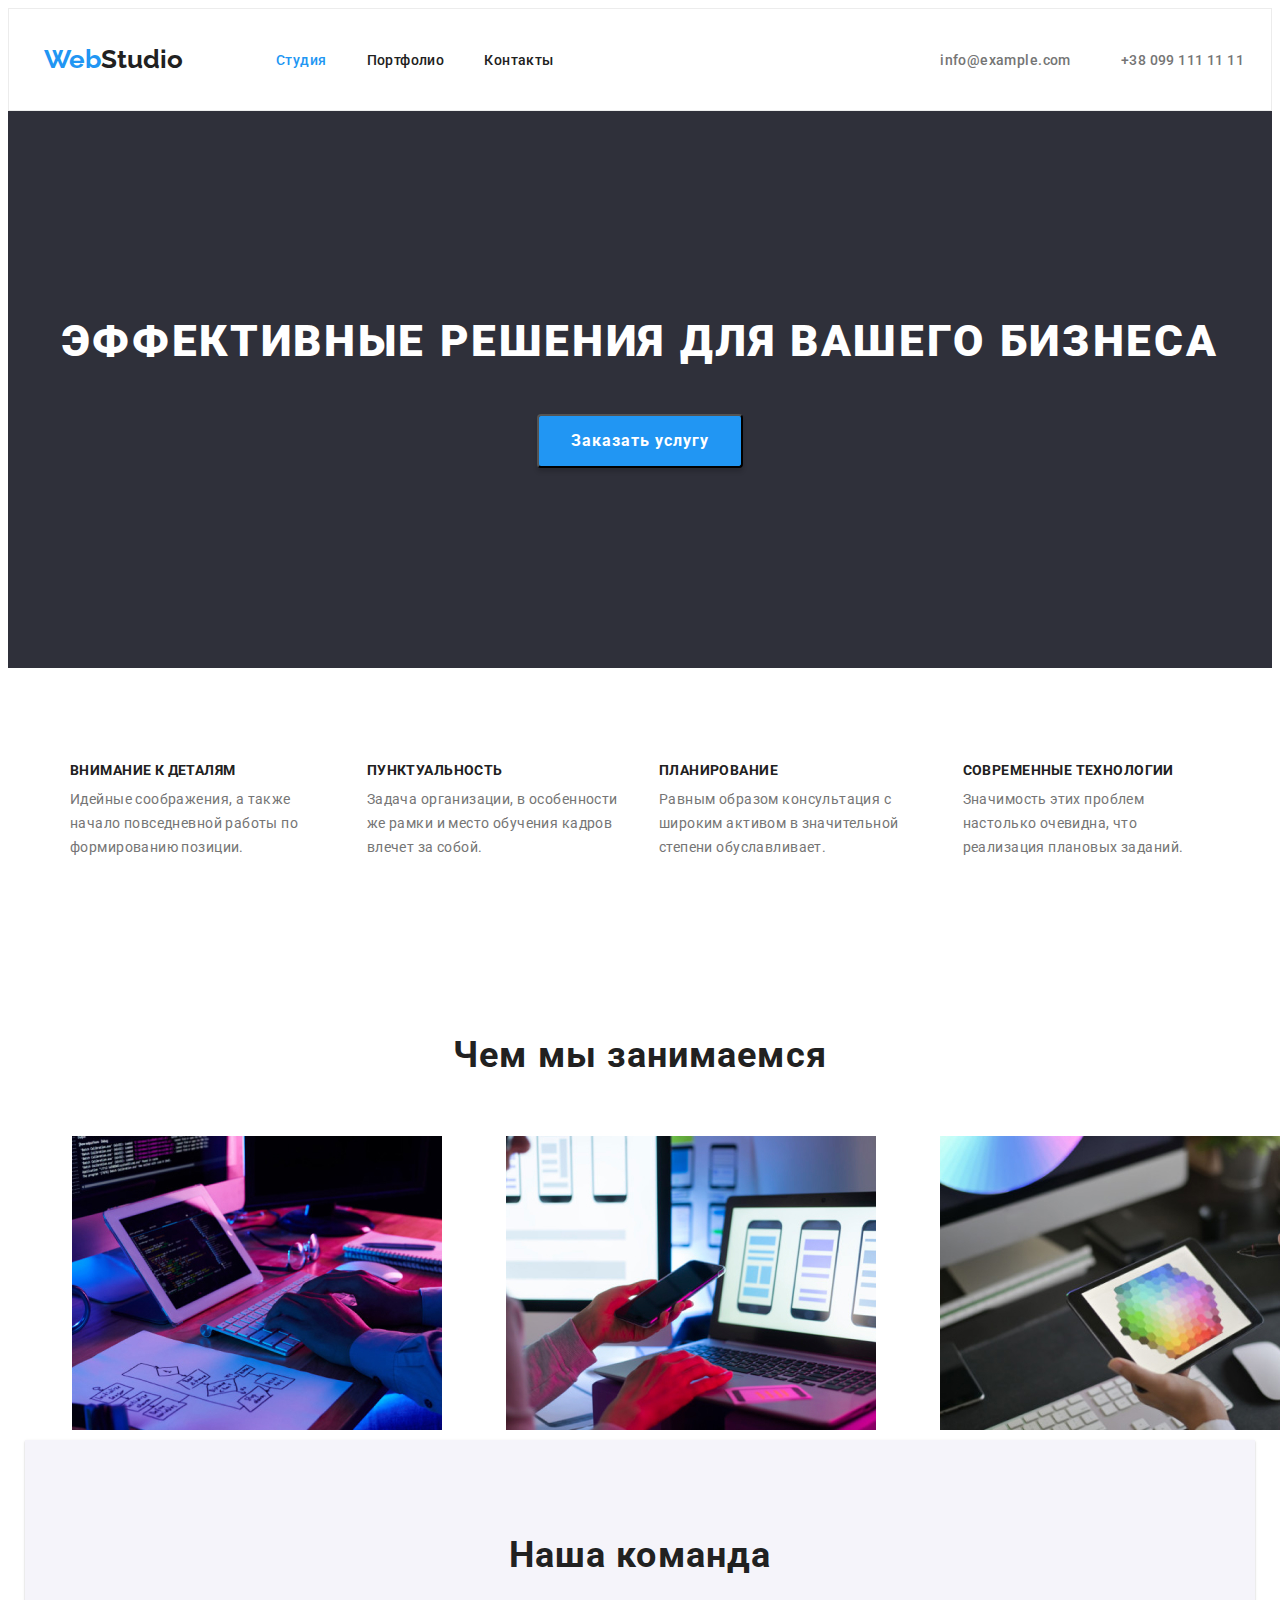
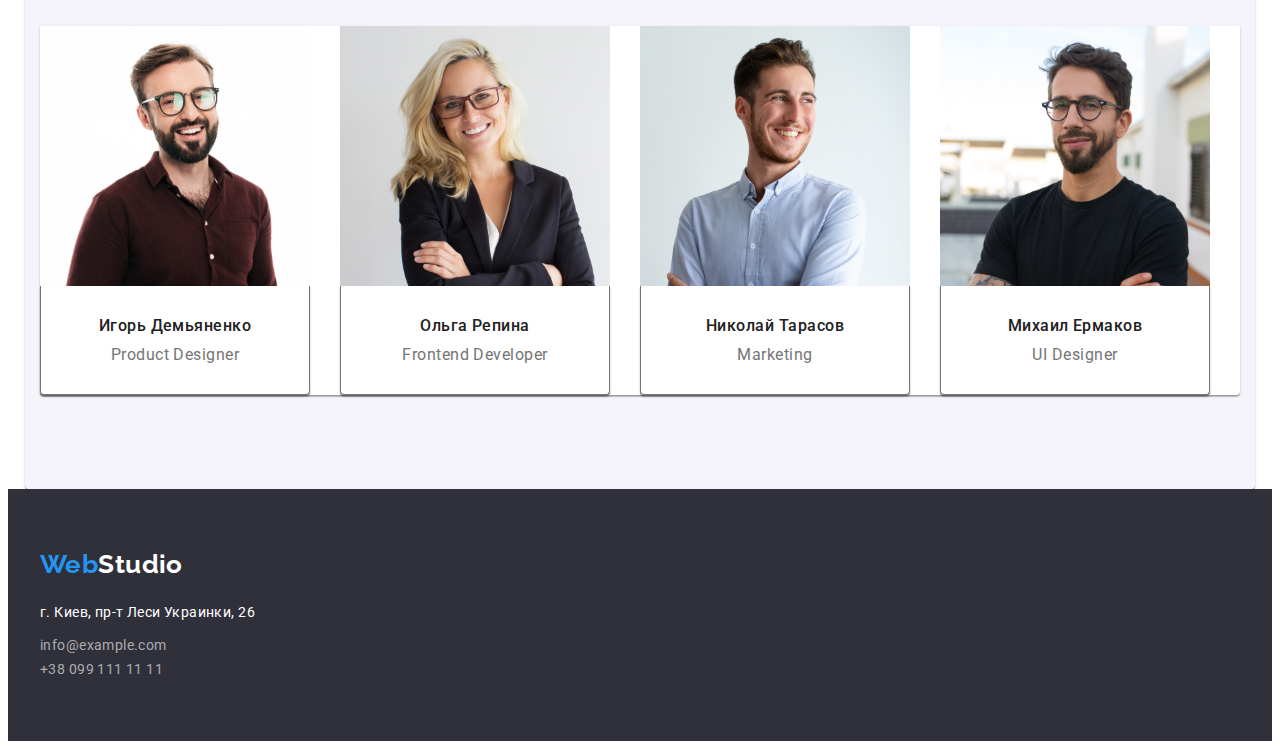
==== commit 206fdfc9: "Внесла зміни фон та футер" ====
--- a/index.html
+++ b/index.html
@@ -184,9 +184,9 @@
     <!-- Footer section -->
     <footer class="footer">
       <div class="container footer-container">
- <a class="logo" href="/index.html"
-        ><span class="web">Web</span><span class="studio">Studio</span></a
-      >
+      <a class="logo foorer-logo" href="/index.html">
+        <span class="web">Web</span><span class="studio">Studio</span>
+      </a>
       <address class="footer-address">
         <ul class="footer-list list">
           <li class="footer-item">
--- a/css/styles.css
+++ b/css/styles.css
@@ -110,6 +110,11 @@
   line-height: calc(31 / 26);
   text-decoration: none;
 }
+
+.logo-footer{
+  margin-top: 60px;
+  margin-bottom: 20px;
+}
 .web {
   font-family: var(--secondary-font);
   color: var(--accet-txt-cl);
@@ -165,6 +170,10 @@
 .work-button-item:focus {
   color: var(--accet-txt-cl);
 }
+.portfolio-categories-item{
+  background: #F5F4FA;
+border-radius: 4px;
+}
 .work-button-item {
 background: #F5F4FA;
 border-radius: 4px;
@@ -197,6 +206,9 @@
 }
 .main-button {
 text-align: center
+background: #2196F3;
+box-shadow: 0px 4px 4px rgba(0, 0, 0, 0.15);
+border-radius: 4px;
 }
 /**
 |============================
@@ -235,7 +247,9 @@
 
 }
 .container-team {
-  background-color: #F5F4FA;
+  background: #F5F4FA;
+box-shadow: 0px 1px 3px rgba(0, 0, 0, 0.12), 0px 1px 1px rgba(0, 0, 0, 0.14), 0px 2px 1px rgba(0, 0, 0, 0.2);
+border-radius: 0px 0px 4px 4px;
   text-align: center;
   padding-top: 94px;
   padding-bottom: 94px;
@@ -341,6 +355,8 @@
   min-width: 200px;
   min-height: 50px;
   padding: 10px 32px;
+  box-shadow: 0px 4px 4px rgba(0, 0, 0, 0.15);
+border-radius: 4px;
 
   font-family: inherit;
   font-weight: 700;
@@ -476,4 +492,6 @@
 .footer-link:hover,
 .footer-link:focus {
   var(--accet-txt-cl);
-}+}
+.footer-address{
+padding-bottom: 60px;}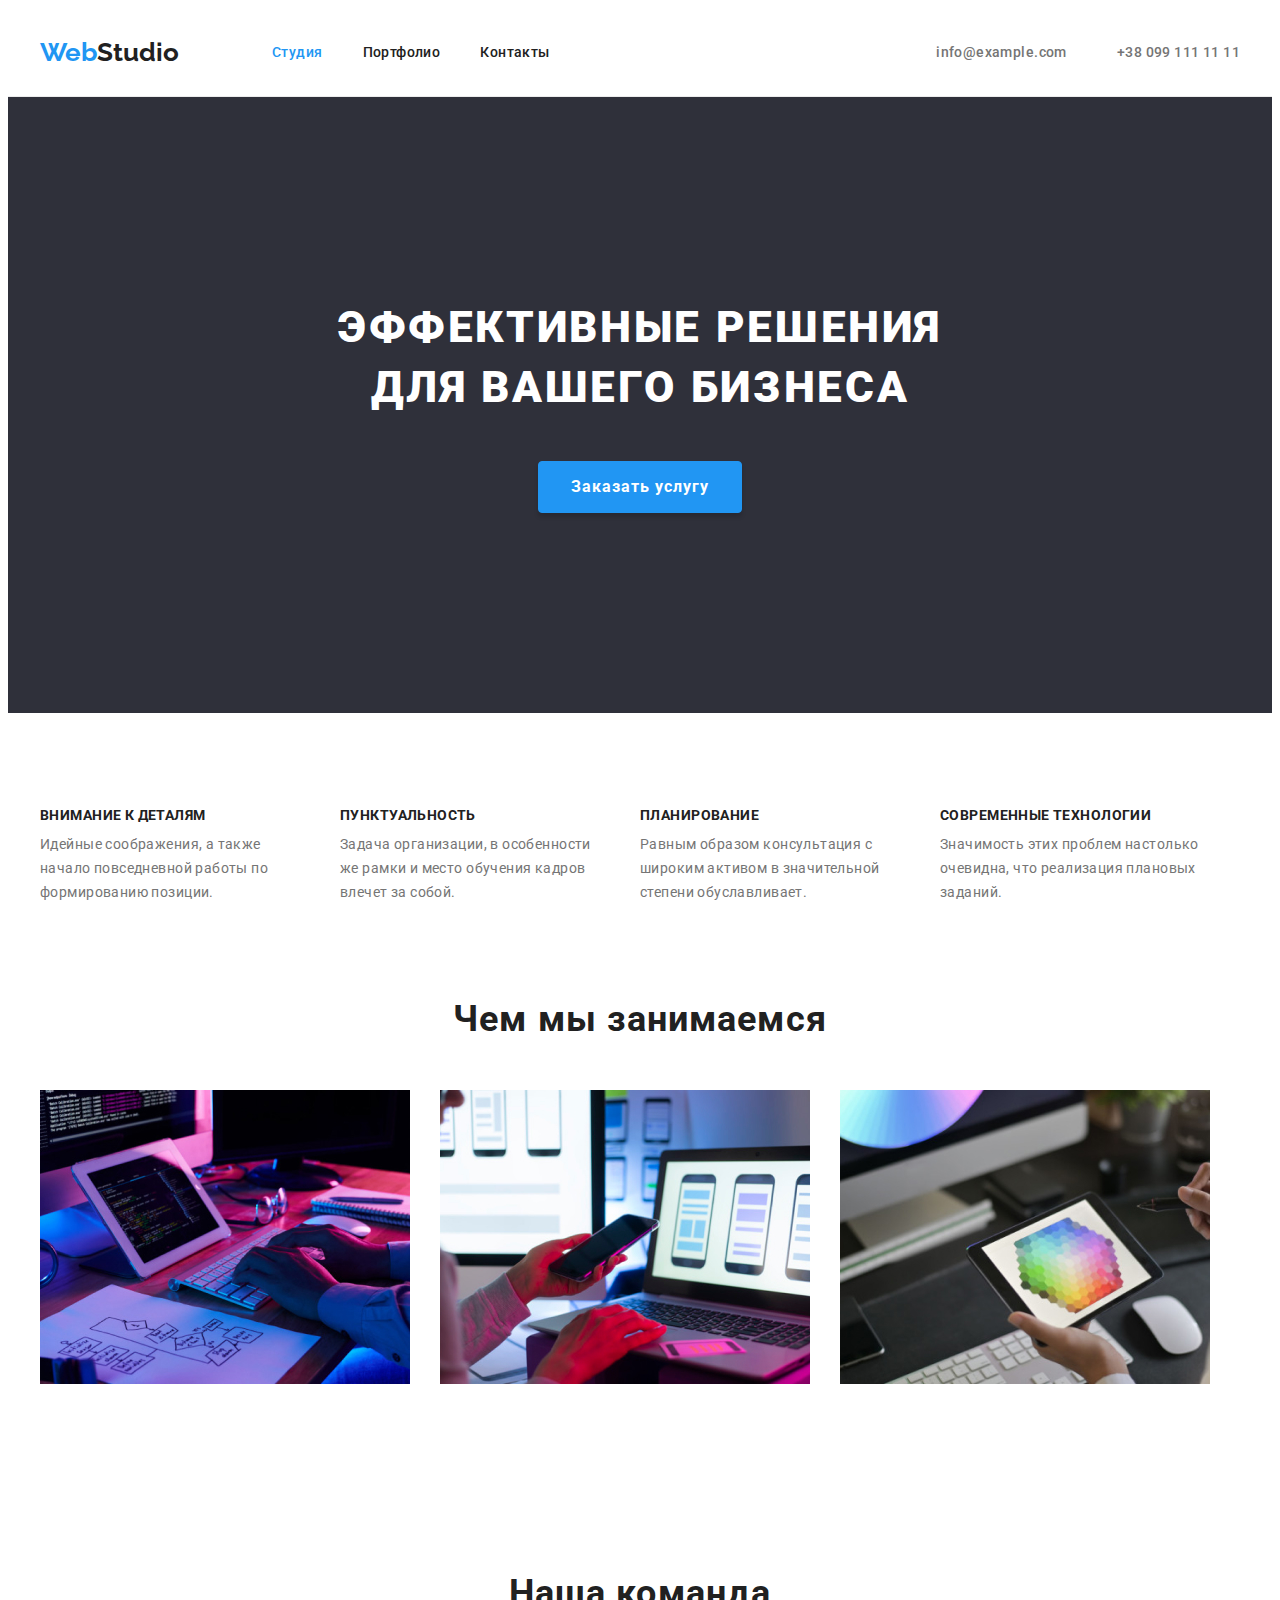
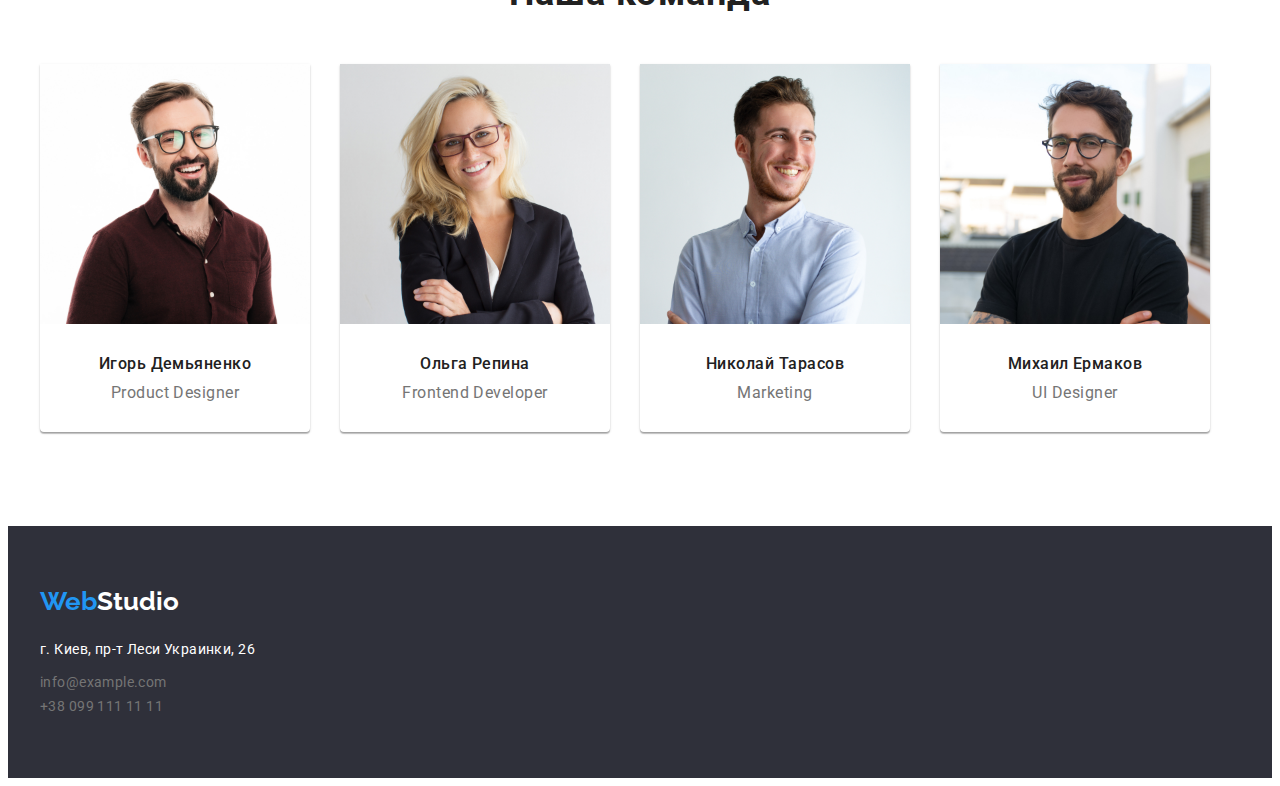
==== commit 5c092df2: "Виправлено зауваження ментора" ====
--- a/index.html
+++ b/index.html
@@ -14,12 +14,12 @@
     />
     <!-- Fonts end -->
     <!-- Normalize start -->
-    <link 
-    rel="stylesheet" 
-    href="https://cdnjs.cloudflare.com/ajax/libs/modern-normalize/1.1.0/modern-normalize.min.css" 
-    integrity="sha512-wpPYUAdjBVSE4KJnH1VR1HeZfpl1ub8YT/NKx4PuQ5NmX2tKuGu6U/JRp5y+Y8XG2tV+wKQpNHVUX03MfMFn9Q==" 
-    crossorigin="anonymous" 
-    referrerpolicy="no-referrer" 
+    <link
+      rel="stylesheet"
+      href="https://cdnjs.cloudflare.com/ajax/libs/modern-normalize/1.1.0/modern-normalize.min.css"
+      integrity="sha512-wpPYUAdjBVSE4KJnH1VR1HeZfpl1ub8YT/NKx4PuQ5NmX2tKuGu6U/JRp5y+Y8XG2tV+wKQpNHVUX03MfMFn9Q=="
+      crossorigin="anonymous"
+      referrerpolicy="no-referrer"
     />
     <!-- Normalize end -->
     <link rel="stylesheet" href="./css/styles.css" />
@@ -28,14 +28,13 @@
     <!-- Header section -->
     <header class="header">
       <div class="container header-container">
-        <a class="logo" href="/index.html"><span class="web">Web</span>Studio
-        </a>
+        <a class="logo" href="/index.html"><span class="web">Web</span>Studio </a>
         <nav class="header-nav">
-        <ul class="header-list list">
-          <li><a href="./index.html" class="header-item-current link">Студия</a></li>
-          <li><a href="portfolio.html" class="header-item link">Портфолио</a></li>
-          <li><a class="header-item link" href="">Контакты</a></li>
-        </ul>
+          <ul class="header-list list">
+            <li><a href="./index.html" class="header-item-current link">Студия</a></li>
+            <li><a href="portfolio.html" class="header-item link">Портфолио</a></li>
+            <li><a class="header-item link" href="">Контакты</a></li>
+          </ul>
         </nav>
         <ul class="header-nav-nav list">
           <li>
@@ -45,167 +44,167 @@
             <a class="header-phone link" href="tel:+380991111111">+38 099 111 11 11</a>
           </li>
         </ul>
-    </div>
+      </div>
     </header>
     <!-- Main section -->
     <main>
-      <section class="main section-wrap">
+      <section class="main section-wrap section">
         <div class="container">
-        <h1 class="general-info">Эффективные решения для вашего бизнеса</h1>
-        <button type="button" class="main-button btn">Заказать услугу</button>
-      </section>
-      <section class="description">
-        <div class="container description-info">   
+          <h1 class="general-info">Эффективные решения для вашего бизнеса</h1>
+          <button type="button" class="main-button btn">Заказать услугу</button>
+        </div>
+      </section>
+      <section class="section description">
+        <div class="container description-info">
           <ul class="info-list list">
-          <li class="about-title">
-            <h2 class="info-about">Внимание к деталям</h2>
-            <p class="info-about-text">
-              Идейные соображения, а также начало повседневной работы по формированию позиции.
-            </p>
-          </li>
-          <li class="about-title">
-            <h2 class="info-about">Пунктуальность</h2>
-            <p class="info-about-text">
-              Задача организации, в особенности же рамки и место обучения кадров влечет за собой.
-            </p>
-          </li>
-          <li class="about-title">
-            <h2 class="info-about">Планирование</h2>
-            <p class="info-about-text">
-              Равным образом консультация с широким активом в значительной степени обуславливает.
-            </p>
-          </li>
-          <li class="about-title">
-            <h2 class="info-about">Современные технологии</h2>
-            <p class="info-about-text">
-              Значимость этих проблем настолько очевидна, что реализация плановых заданий.
-            </p>
-          </li>
-        </ul>
-      </div>
-        </div>
-      </section>
-      <!--Adout section-->
-      <section class="adout">
+            <li class="about-title">
+              <h2 class="info-about">Внимание к деталям</h2>
+              <p class="info-about-text">
+                Идейные соображения, а также начало повседневной работы по формированию позиции.
+              </p>
+            </li>
+            <li class="about-title">
+              <h2 class="info-about">Пунктуальность</h2>
+              <p class="info-about-text">
+                Задача организации, в особенности же рамки и место обучения кадров влечет за собой.
+              </p>
+            </li>
+            <li class="about-title">
+              <h2 class="info-about">Планирование</h2>
+              <p class="info-about-text">
+                Равным образом консультация с широким активом в значительной степени обуславливает.
+              </p>
+            </li>
+            <li class="about-title">
+              <h2 class="info-about">Современные технологии</h2>
+              <p class="info-about-text">
+                Значимость этих проблем настолько очевидна, что реализация плановых заданий.
+              </p>
+            </li>
+          </ul>
+        </div>
+      </section>
+      <!--About section-->
+      <section class="about section">
         <div class="container about-container">
-          <h2 class="adout-info">Чем мы занимаемся</h2>
-        <ul class="about-list list">
-          <li class="about-item">
-            <img
-              class="about-img"
-              src="./images/about/img.jpg"
-              alt="Набор текста"
-              width="370"
-              height="294"
-            />
-          </li>
-          <li class="about-item">
-            <img
-              class="about-img"
-              src="./images/about/img1.jpg"
-              alt="работа с телефоном "
-              width="370"
-              height="294"
-            />
-          </li>
-          <li class="about-item">
-            <img
-              class="about-img"
-              src="./images/about/img2.jpg"
-              alt="Выбор цвета"
-              width="370"
-              height="294"
-            />
-          </li>
-        </ul>
-        </div>
-      </section>
-      <!--Tim section-->
-      <section class="adout">
-        <div class="container container-team">
-          <h2 class="adout-tim-info">Наша команда</h2>
-        <ul class="about-tim list">
-          <li class="about-tim1">
-            <img
-              class="adout-tim1-img"
-              src="./images/tim/img.jpg"
-              alt="People 1"
-              width="270"
-              height="260"
-            />
-            <div class="team-wrapper">
-              <h3 class="tim-info">Игорь Демьяненко</h3>
-            <p class="tim-info-position">Product Designer</p>
-          </div>
-          </li>
-          <li class="about-tim2">
-            <img
-              class="about-tim2-img"
-              src="./images/tim/img1.jpg"
-              alt="People 2"
-              width="270"
-              height="260"
-            />
-            <div class="team-wrapper">
-              <h3 class="tim-info">Ольга Репина</h3>
-            <p class="tim-info-position">Frontend Developer</p>
-            </div>
-          </li>
-          <li class="about-tim3">
-            <img
-              class="about-tim3-img"
-              src="./images/tim/img2.jpg"
-              alt="People 3"
-              width="270"
-              height="260"
-            />
-            <div class="team-wrapper">
-              <h3 class="tim-info">Николай Тарасов</h3>
-            <p class="tim-info-position">Marketing</p>
-            </div>
-          </li>
-          <li class="adout-tim4">
-            <img
-              class="about-tim4-img"
-              src="./images/tim/img3.jpg"
-              alt="People 4"
-              width="270"
-              height="260"
-            />
-            <div class="team-wrapper">
-            <h3 class="tim-info">Михаил Ермаков</h3>
-            <p class="tim-info-position">UI Designer</p>
-            </div>
-          </li>
-        </ul>
+          <h2 class="about-info">Чем мы занимаемся</h2>
+          <ul class="about-list list">
+            <li class="about-item">
+              <img
+                class="about-img"
+                src="./images/about/img.jpg"
+                alt="Набор текста"
+                width="370"
+                height="294"
+              />
+            </li>
+            <li class="about-item">
+              <img
+                class="about-img"
+                src="./images/about/img1.jpg"
+                alt="работа с телефоном "
+                width="370"
+                height="294"
+              />
+            </li>
+            <li class="about-item">
+              <img
+                class="about-img"
+                src="./images/about/img2.jpg"
+                alt="Выбор цвета"
+                width="370"
+                height="294"
+              />
+            </li>
+          </ul>
+        </div>
+      </section>
+      <!--Team section-->
+      <section class="team section">
+        <div class="container">
+          <h2 class="about-team-info">Наша команда</h2>
+          <ul class="about-team list">
+            <li class="about-teams">
+              <img
+                class="about-team1-img"
+                src="./images/tim/img.jpg"
+                alt="People 1"
+                width="270"
+                height="260"
+              />
+              <div class="team-wrapper">
+                <h3 class="team-info">Игорь Демьяненко</h3>
+                <p class="team-info-position">Product Designer</p>
+              </div>
+            </li>
+            <li class="about-teams">
+              <img
+                class="about-team2-img"
+                src="./images/tim/img1.jpg"
+                alt="People 2"
+                width="270"
+                height="260"
+              />
+              <div class="team-wrapper">
+                <h3 class="team-info">Ольга Репина</h3>
+                <p class="team-info-position">Frontend Developer</p>
+              </div>
+            </li>
+            <li class="about-teams">
+              <img
+                class="about-team3-img"
+                src="./images/tim/img2.jpg"
+                alt="People 3"
+                width="270"
+                height="260"
+              />
+              <div class="team-wrapper">
+                <h3 class="team-info">Николай Тарасов</h3>
+                <p class="team-info-position">Marketing</p>
+              </div>
+            </li>
+            <li class="about-teams">
+              <img
+                class="about-team4-img"
+                src="./images/tim/img3.jpg"
+                alt="People 4"
+                width="270"
+                height="260"
+              />
+              <div class="team-wrapper">
+                <h3 class="team-info">Михаил Ермаков</h3>
+                <p class="team-info-position">UI Designer</p>
+              </div>
+            </li>
+          </ul>
         </div>
       </section>
     </main>
     <!-- Footer section -->
     <footer class="footer">
       <div class="container footer-container">
-      <a class="logo foorer-logo" href="/index.html">
-        <span class="web">Web</span><span class="studio">Studio</span>
-      </a>
-      <address class="footer-address">
-        <ul class="footer-list list">
-          <li class="footer-item">
-            <a
-              class="footer-adres link"
-              href="https://goo.gl/maps/Yb8iC36x8tru1GQm8"
-              target="_blank"
-              rel="noopener noreferrer"
-              >г. Киев, пр-т Леси Украинки, 26
-            </a>
-          </li>
-          <li class="footer-link list">
-            <a class="footer-mail link" href="mailto:info@example.com">info@example.com</a>
-          </li>
-          <li class="footer-link list">
-            <a class="footer-phone link" href="tel:+380991111111">+38 099 111 11 11</a>
-          </li>
-        </ul>
-      </address>
+        <a class="logo foorer-logo" href="/index.html">
+          <span class="web">Web</span><span class="studio">Studio</span>
+        </a>
+        <address class="footer-address">
+          <ul class="footer-list list">
+            <li class="footer-item">
+              <a
+                class="footer-adres link"
+                href="https://goo.gl/maps/Yb8iC36x8tru1GQm8"
+                target="_blank"
+                rel="noopener noreferrer"
+                >г. Киев, пр-т Леси Украинки, 26
+              </a>
+            </li>
+            <li class="footer-link">
+              <a class="footer-link link" href="mailto:info@example.com">info@example.com</a>
+            </li>
+            <li class="footer-link">
+              <a class="footer-link link" href="tel:+380991111111">+38 099 111 11 11</a>
+            </li>
+          </ul>
+        </address>
       </div>
     </footer>
   </body>
--- a/css/styles.css
+++ b/css/styles.css
@@ -40,12 +40,15 @@
   line-height: calc(24 / 14);
   letter-spacing: 0.03em;
   text-decoration: none;
-  color: currentColor;
+  color: #ffffff;
 }
 .list {
   list-style: none;
   padding: 0;
   margin: 0;
+}
+.section {
+padding: 94px 0;
 }
 
 .container {
@@ -54,7 +57,6 @@
   padding-right: 15px;
   margin-left: auto;
   margin-right: auto;
-
 }
 /**
 |============================
@@ -62,40 +64,44 @@
 |============================
 */
 .header {
-  border: 1px solid #ECECEC;
-  
+  border-bottom: 1px solid #ECECEC;
 }
 
 .header-container {
-  padding: 35px;
   display: flex;
   align-items: center;
-  margin-left: auto;
+}
+
+.header-list {
+  display: flex;
+  gap: 40px;
+  color: #212121;
+}
+
+.header-nav {
+  display: flex;
   margin-right: auto;
 }
-.header-list {
-  display: flex;
-  gap: 40px;
-}
-.header-nav {
-  display: flex;
-  margin-right: auto;
-}
+
 .header-link,
 .header-phone,
 .header-mail {
-  padding-top: 52px;
-  padding-bottom: 52px;
-}
+  padding-top: 32px;
+  padding-bottom: 32px;
+  display: block;
+}
+
 .header-item,
 .header-item-current,
 .header-item-current-section
-..header-mail {
-  margin-right: 50px;
-}
+.header-mail {
+  color: #212121;
+}
+
 .header-item:last-child {
   margin-right: 0;
 }
+
 .header-mail {
   margin-right: 50px;
 }
@@ -170,13 +176,18 @@
 .work-button-item:focus {
   color: var(--accet-txt-cl);
 }
+.work-button-item:hover{
+  background-color: color: var(--accet-txt-cl);
+  color: #fff;
+}
 .portfolio-categories-item{
   background: #F5F4FA;
 border-radius: 4px;
 }
 .work-button-item {
-background: #F5F4FA;
-border-radius: 4px;
+  border: 1px solid rgba(245, 244, 250, 1);
+  background: #F5F4FA;
+  border-radius: 4px;
 
   font-family: inherit;
   font-weight: 500;
@@ -209,84 +220,16 @@
 background: #2196F3;
 box-shadow: 0px 4px 4px rgba(0, 0, 0, 0.15);
 border-radius: 4px;
+border: 1px solid rgba(33, 150, 243, 1);
 }
 /**
 |============================
 | Hero section
 |============================
 */
-
-.info-list{
-  display: flex;
-  padding-top: 94px; 
-  padding-bottom: 75px;
-  margin-right: 30px;
-}
-.info-about{
-margin-bottom: 10px;
-}
-  .description {
-  padding-bottom: 100px;
-  }
-  .description .item+.item {
-  margin-left: 30px;
-}
-.about-title {
-  margin-left: 30px;
-}
-  .about-list {
-  display: flex;
-  }
-.about-item {
- max-width: 400px;
-  min-width: 340px;
-  min-height: 24px;
-  padding: 10px 32px;
-  margin-right: 30px;
-  margin-top: 50px;
-
-}
-.container-team {
-  background: #F5F4FA;
-box-shadow: 0px 1px 3px rgba(0, 0, 0, 0.12), 0px 1px 1px rgba(0, 0, 0, 0.14), 0px 2px 1px rgba(0, 0, 0, 0.2);
-border-radius: 0px 0px 4px 4px;
-  text-align: center;
-  padding-top: 94px;
-  padding-bottom: 94px;
-}
-.about-tim{
-display: flex;
-flex-wrap: wrap;
-gap: 30px;
-margin-top: 50px;
-align-items: center;
-background: #FFFFFF;
-box-shadow: 0px 1px 3px rgba(0, 0, 0, 0.12), 0px 1px 1px rgba(0, 0, 0, 0.14), 0px 2px 1px rgba(0, 0, 0, 0.2);
-border-radius: 0px 0px 4px 4px;
-}
-
-.team-wrapper {
-  border: 1px solid #757575;
-  border-top: none;
-  padding-top: 30px;
-  padding-bottom: 30px;
-  padding-left: 5px;
-  padding-right: 5px;
-background: #FFFFFF;
-box-shadow: 0px 1px 3px rgba(0, 0, 0, 0.12), 0px 1px 1px rgba(0, 0, 0, 0.14), 0px 2px 1px rgba(0, 0, 0, 0.2);
-border-radius: 0px 0px 4px 4px;
-}
-.tim-info {
-  margin-bottom: 10px;
-}
-.work {
-  margin-top: 94px;
-  margin-bottom: 94px;
-}
-.work-card{
-flex-basis: calc((100% - 30px * 2) / 3);
-}
 .general-info {
+  margin: 0 auto;
+  width: 696px;
   margin-bottom: 30px;
   font-family: var(--main-font);
   font-weight: 900;
@@ -296,8 +239,71 @@
   letter-spacing: 0.06em;
   text-transform: uppercase;
   color: #ffffff;
-
-}
+}
+
+.info-list{
+  display: flex;
+}
+
+.info-about{
+  margin-bottom: 10px;
+}
+
+.description {
+  padding-bottom: 0px;
+  }
+
+.description .item+.item {
+  margin-left: 30px;
+}
+.about-title {
+  width: 270px;
+}
+
+.about-title:not(:first-child) {
+  margin-left: 30px;
+
+}
+.about-list {
+  display: flex;
+  }
+
+.about-item:not(:last-child) {
+  margin-right: 30px;
+}
+
+.about-team{
+  display: flex;
+  flex-wrap: wrap;
+  gap: 30px;
+  align-items: center;
+  border-radius: 0px 0px 4px 4px;
+}
+.about-teams {
+  box-shadow: 0px 1px 3px rgba(0, 0, 0, 0.12), 0px 1px 1px rgba(0, 0, 0, 0.14), 0px 2px 1px rgba(0, 0, 0, 0.2);
+  border-radius: 0px 0px 4px 4px;
+
+}
+.team-wrapper {
+  padding-top: 30px;
+  padding-bottom: 30px;
+  padding-left: 5px;
+  padding-right: 5px;
+}
+
+.team-info {
+  margin-bottom: 10px;
+}
+
+.work {
+  margin-top: 94px;
+  margin-bottom: 94px;
+}
+
+.work-card{
+flex-basis: calc((100% - 30px * 2) / 3);
+}
+
 h2.info-about {
   font-weight: 700;
   font-size: 14px;
@@ -325,8 +331,8 @@
   color: #ffffff;
 }
 
-.adout-tim-info,
-.adout-info {
+.about-team-info,
+.about-info {
   font-weight: 700;
   font-size: 36px;
   line-height: calc(42 / 36);
@@ -334,7 +340,8 @@
   letter-spacing: 0.03em;
   color: #212121;
 }
-.tim-info {
+.team-info {
+  margin-bottom: 10px;
   font-weight: 500;
   font-size: 16px;
   line-height: calc(19 / 16);
@@ -342,7 +349,8 @@
   letter-spacing: 0.03em;
   color: #212121;
 }
-.tim-info-position {
+
+.team-info-position {
   font-weight: 400;
   font-size: 16px;
   line-height: calc(19 / 16);
@@ -350,6 +358,7 @@
   letter-spacing: 0.03em;
   color: #757575;
 }
+
 .btn {
   max-width: 300px;
   min-width: 200px;
@@ -367,10 +376,16 @@
   background-color: #2196f3;
   cursor: pointer;
 }
-
-.adout-info,
-.adout-tim-info,
-.tim-info {
+.about-info {
+  margin-bottom: 50px;
+}
+
+.about-team-info{
+margin-bottom: 50px;
+}
+
+.about-info,
+.about-team-info {
   text-align: center;
 }
 .about-cards {
@@ -381,7 +396,6 @@
 padding-bottom: 20px ;
 padding-right: 24px;
 padding-left: 24px;
-text-decoration: none;
 }
 .work-cart-about{
   text-decoration: none;
@@ -402,19 +416,11 @@
   color: #757575;
   text-decoration: none;
 }
-.categories-buttons{
-  display: flex;
-  align-self: center;
-  justify-content: center;
-}
+
 .work-button{
   display: flex;
   gap: 8px;
-  margin-bottom: 34px;
-}
-.portfolio-cards {
-display: flex;
-align-items: center;
+  margin-bottom: 50px;
 }
 .work-cards {
 display: flex;
@@ -429,35 +435,20 @@
 | Footer section
 |============================
 */
-.footer-container{
-  @extend %list;
-  
-
-  &_item:not(:last-child){
-  margin-bottom: 9px;
-}
-}
+
 .footer-item:not(:last-child){
-display: block;
 margin-bottom: 9px;}
 
 .footer-address {
-  font-style: normal;
+font-style: normal;
 }
 .footer {
-  
-  font-family: inherit;
-  font-weight: 400;
-  font-size: 14px;
-  line-height: calc(24 / 14);
-  letter-spacing: 0.03em;
-  color: #ffffff;
-  background: #2f303a;
+  padding: 60px 0;
+  background-color: var(--darc-bg-cl);
 }
 /* logo footer*/
 .foorer-logo {
   display: inline-block;
-  margin-top: 60px;
   margin-bottom: 20px;
 }
 .logo {
@@ -480,6 +471,7 @@
 .footer-mail,
 .footer-phone {
   color: rgba(255, 255, 255, 0.6);
+
 }
 .footer-mail:hover,
 .footer-mail:focus {
@@ -489,9 +481,11 @@
 .footer-phone:focus {
   color: var(--accet-txt-cl);
 }
+
 .footer-link:hover,
 .footer-link:focus {
   var(--accet-txt-cl);
 }
-.footer-address{
-padding-bottom: 60px;}+.footer-link{
+color: #757575;
+}